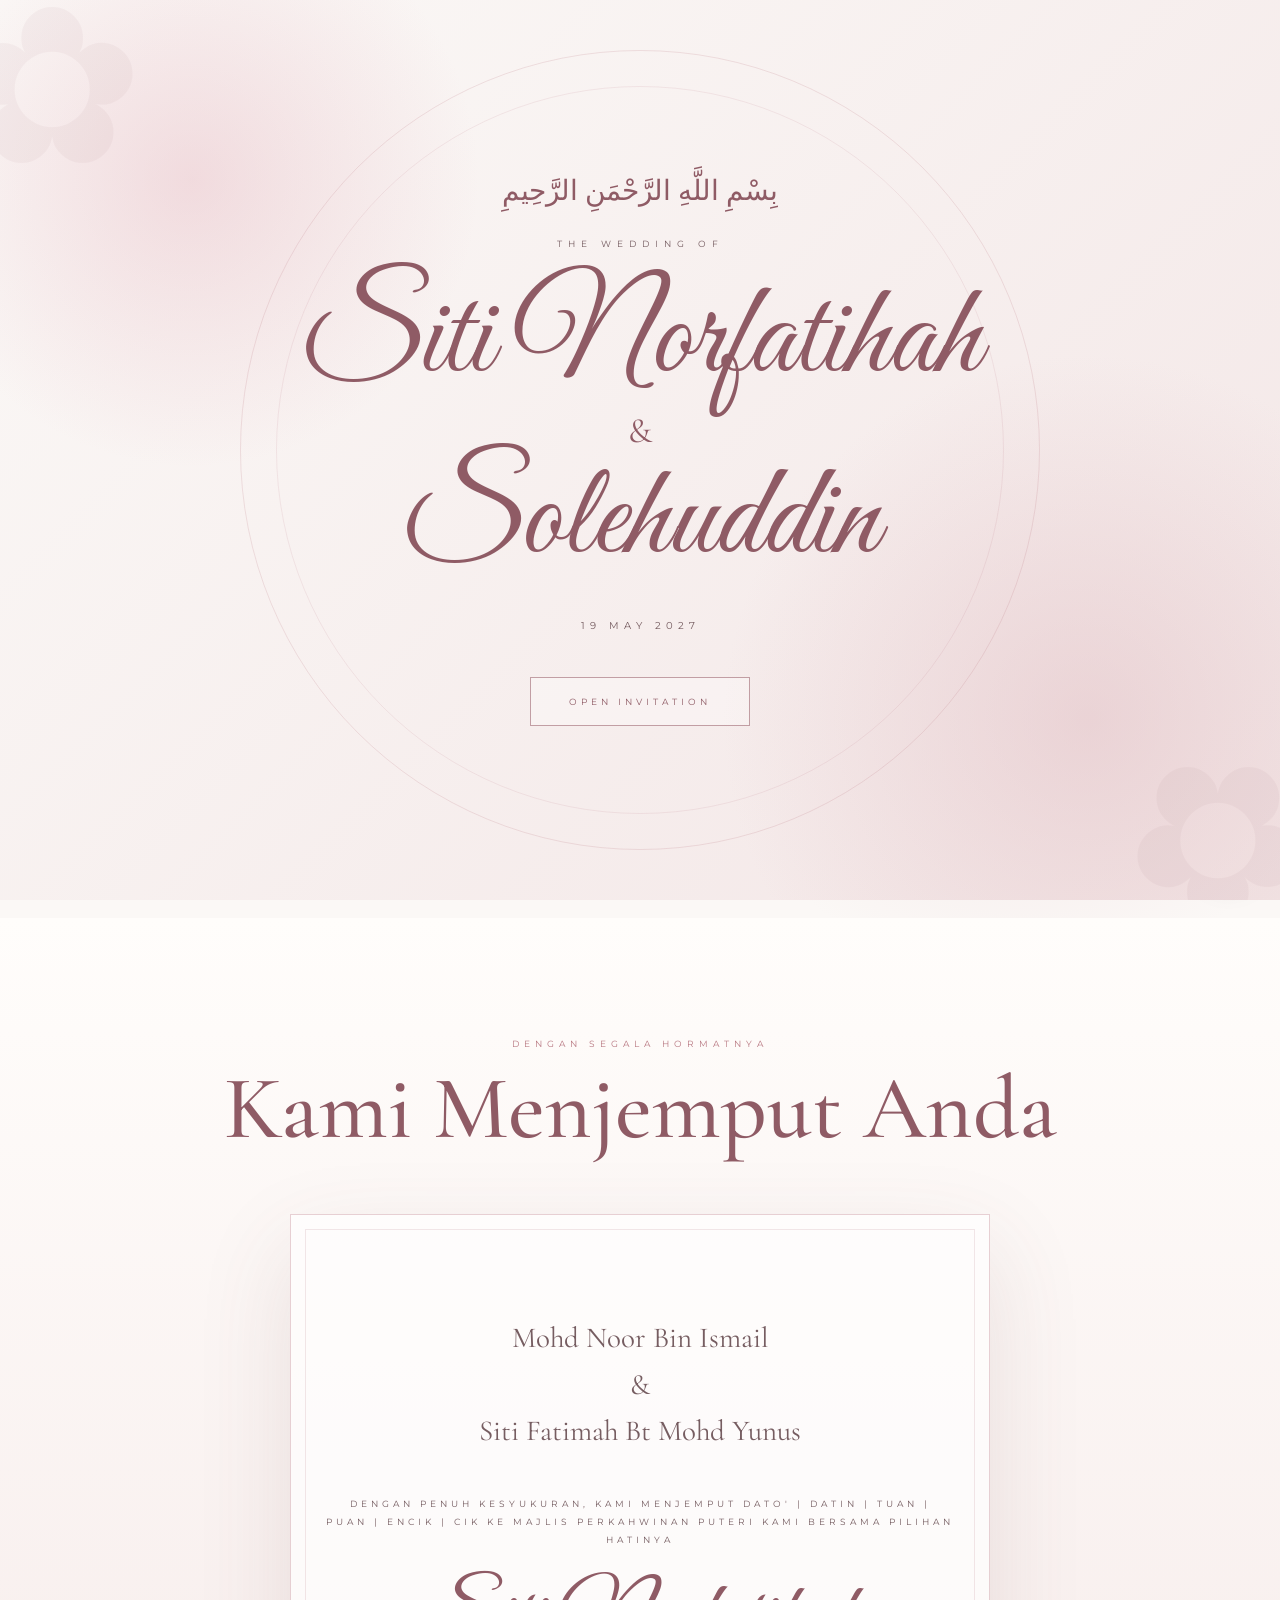
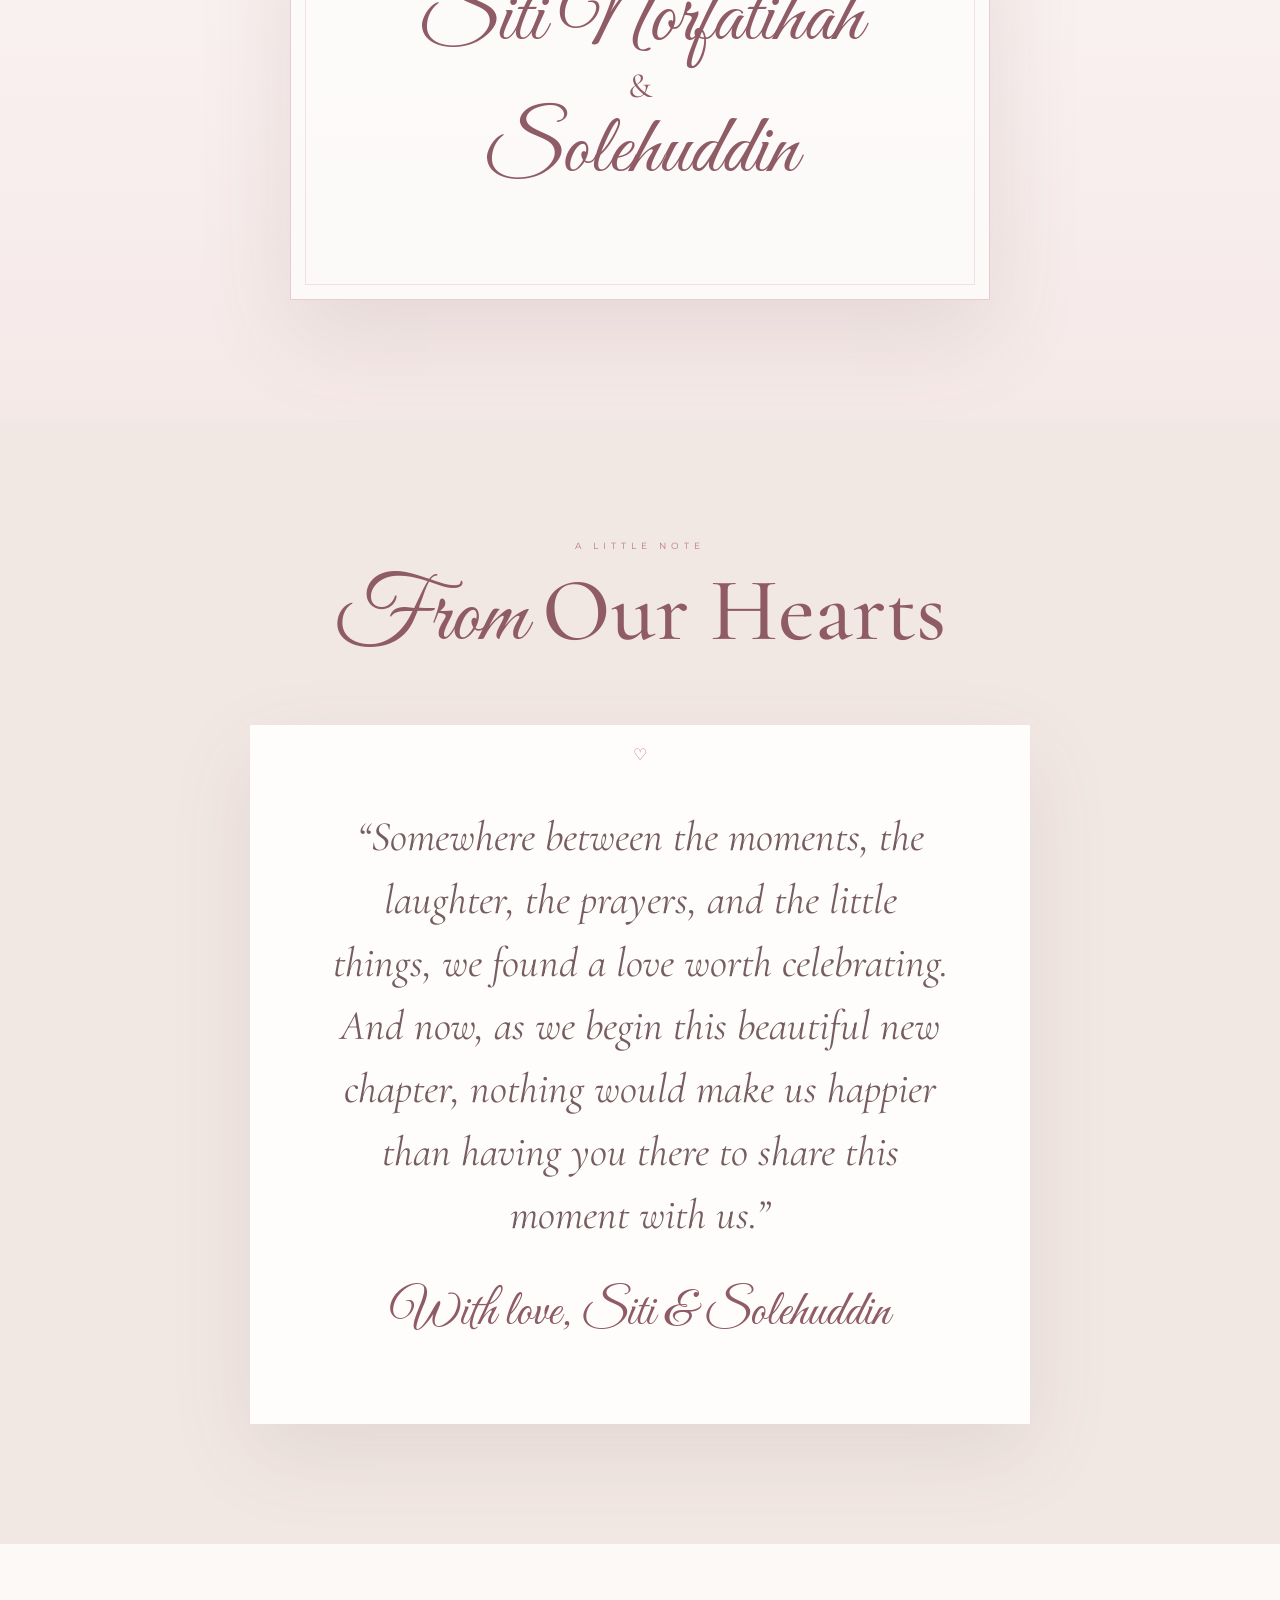
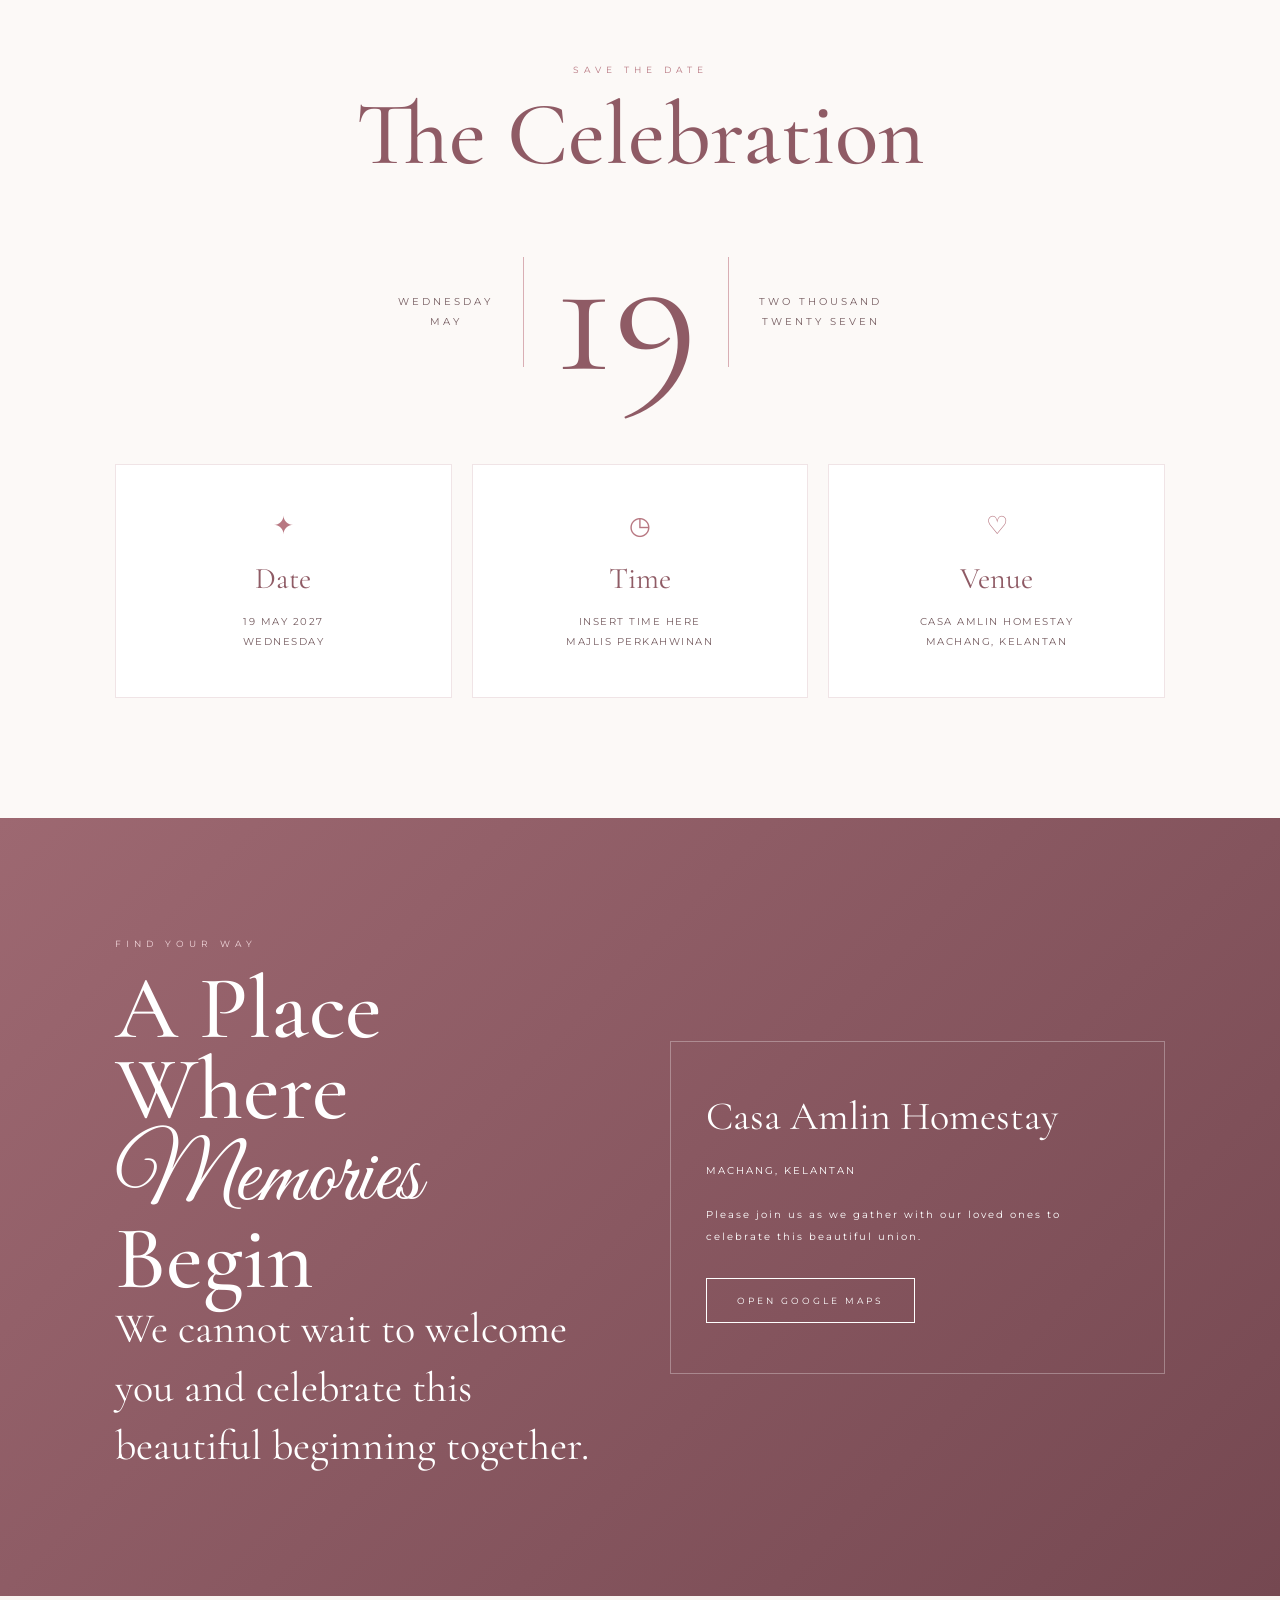
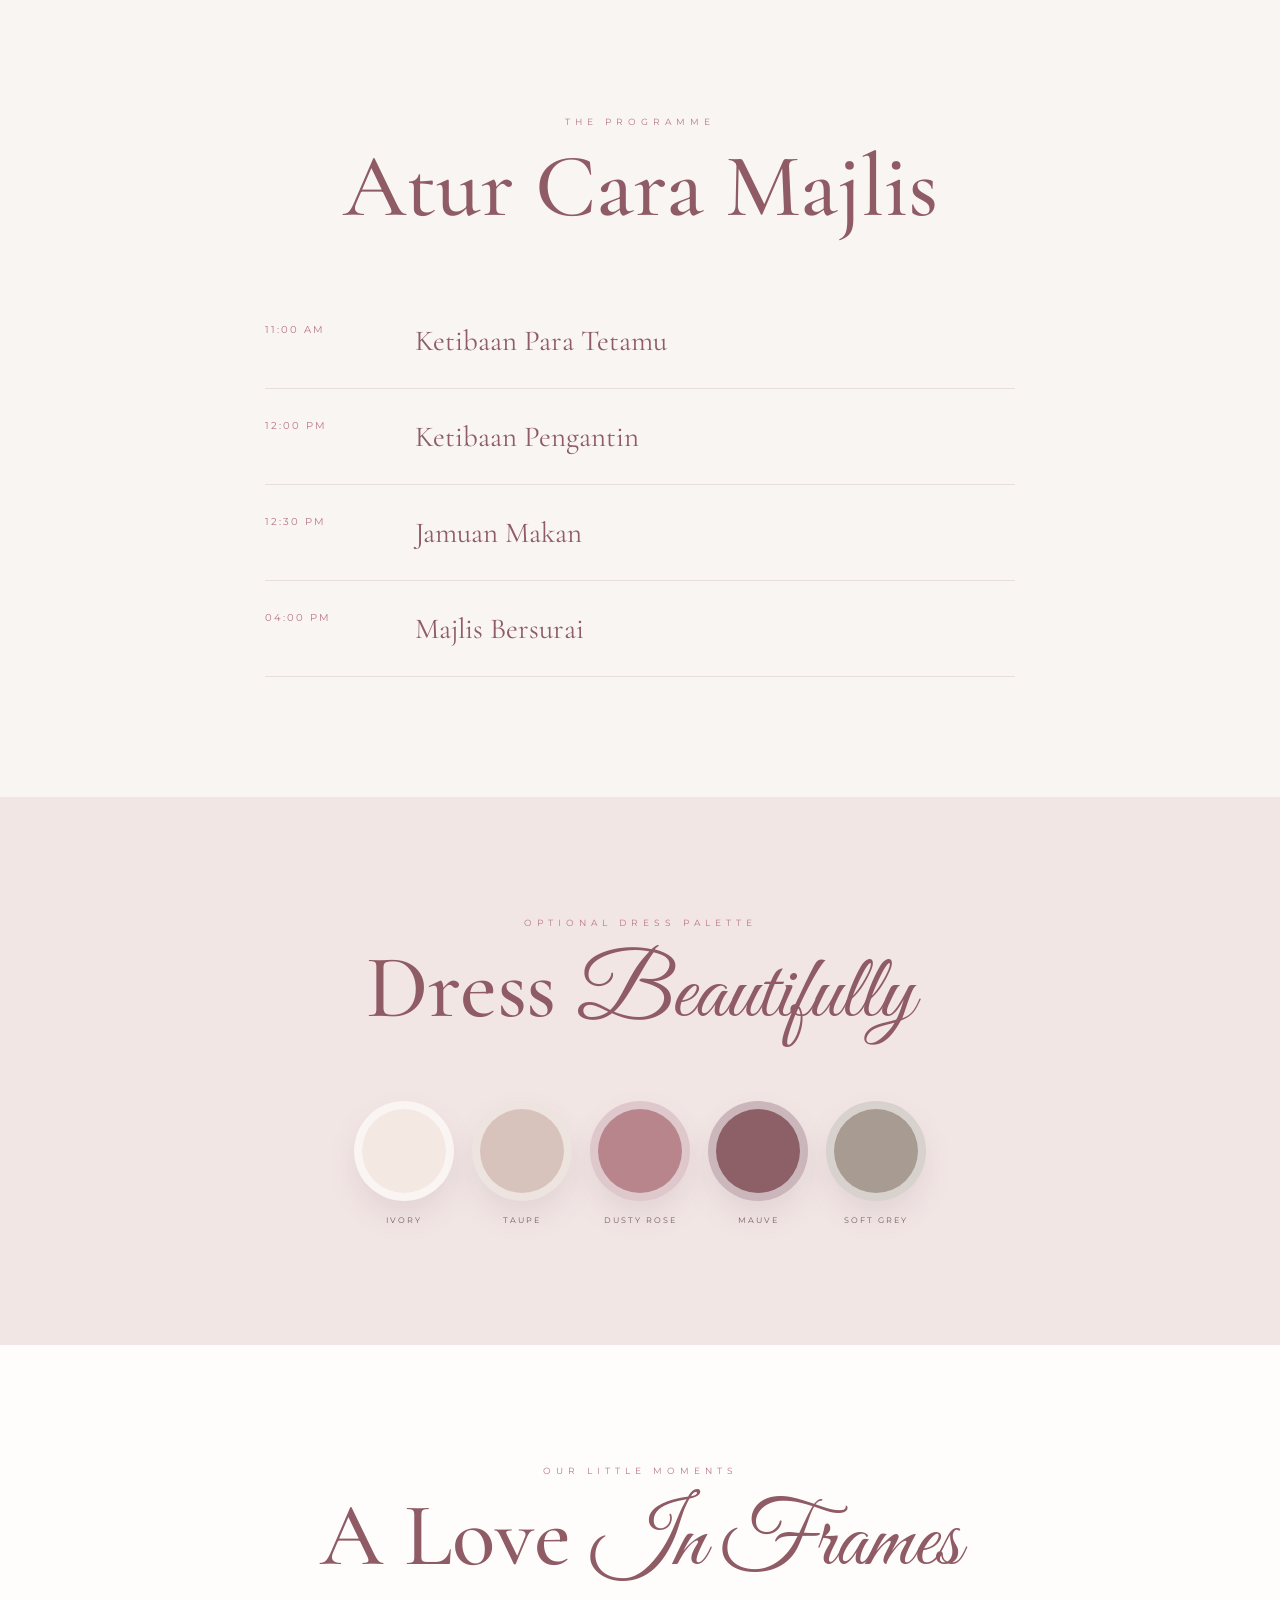
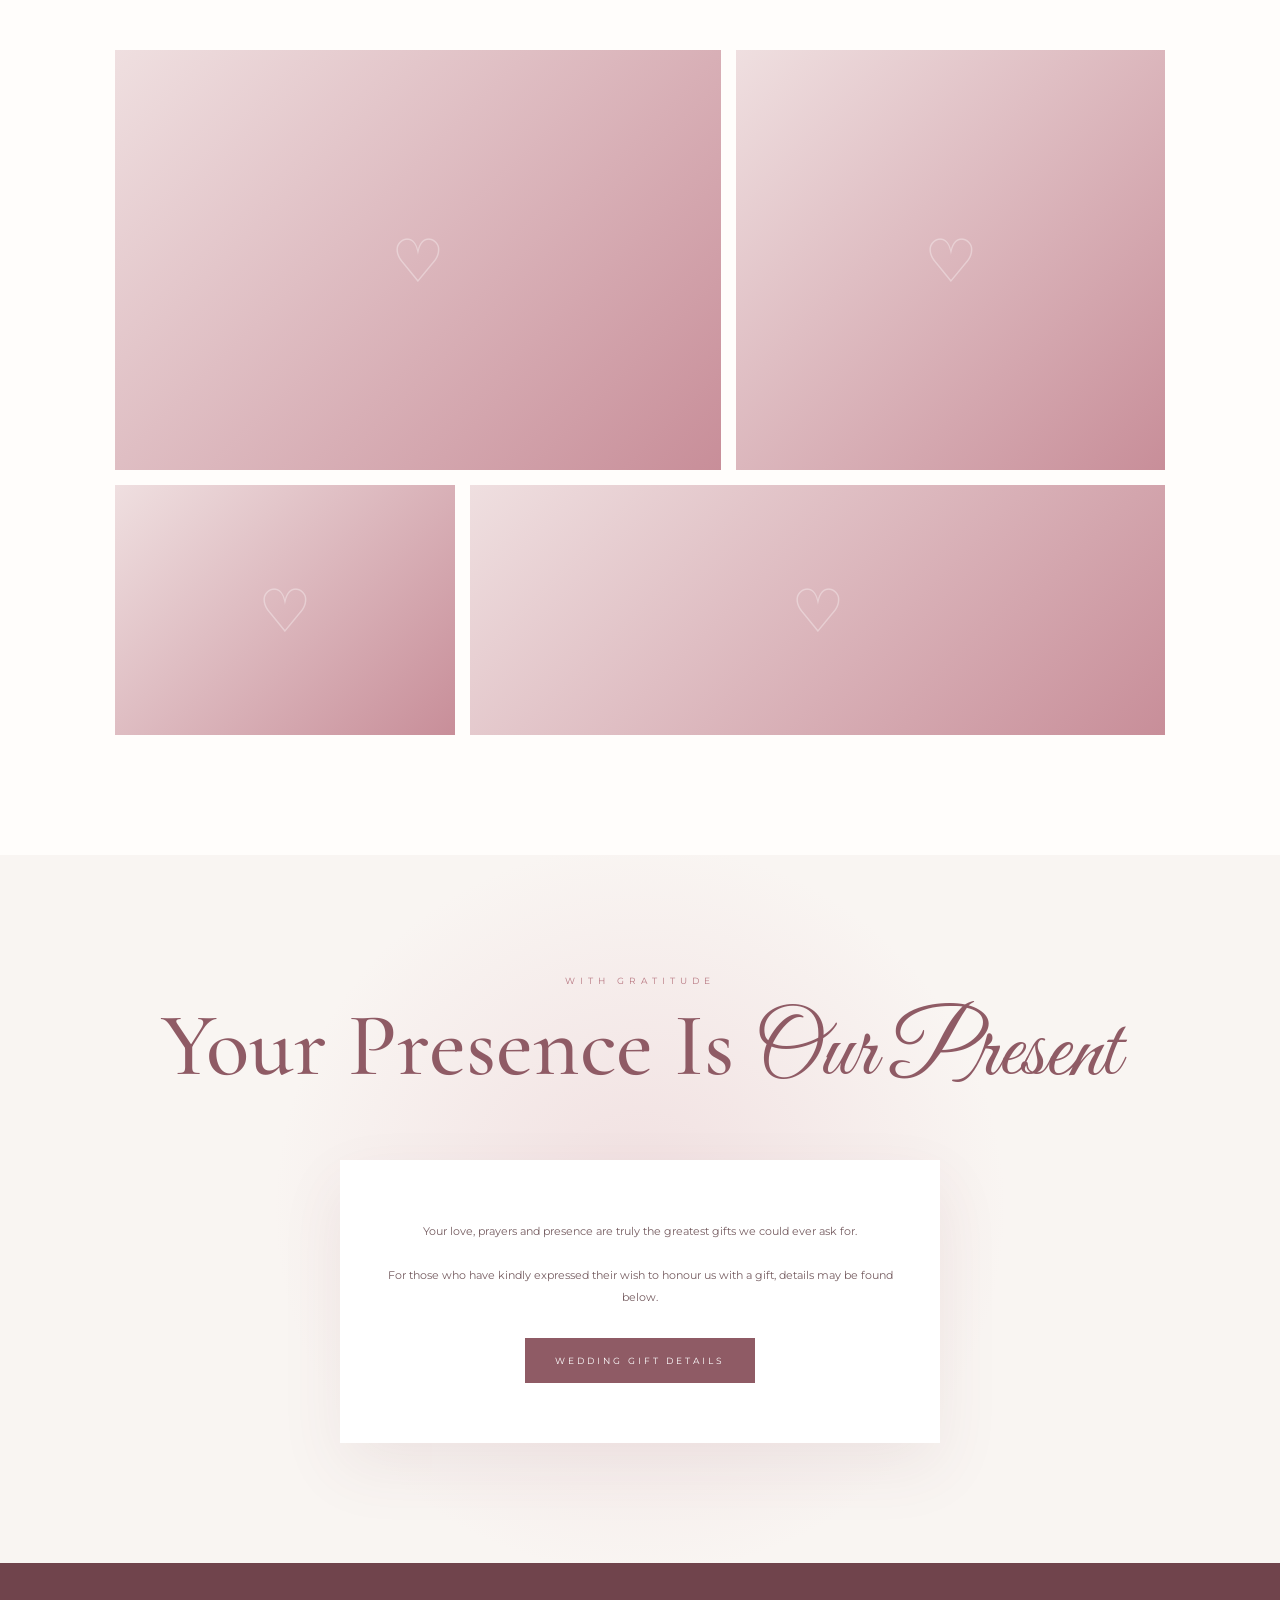
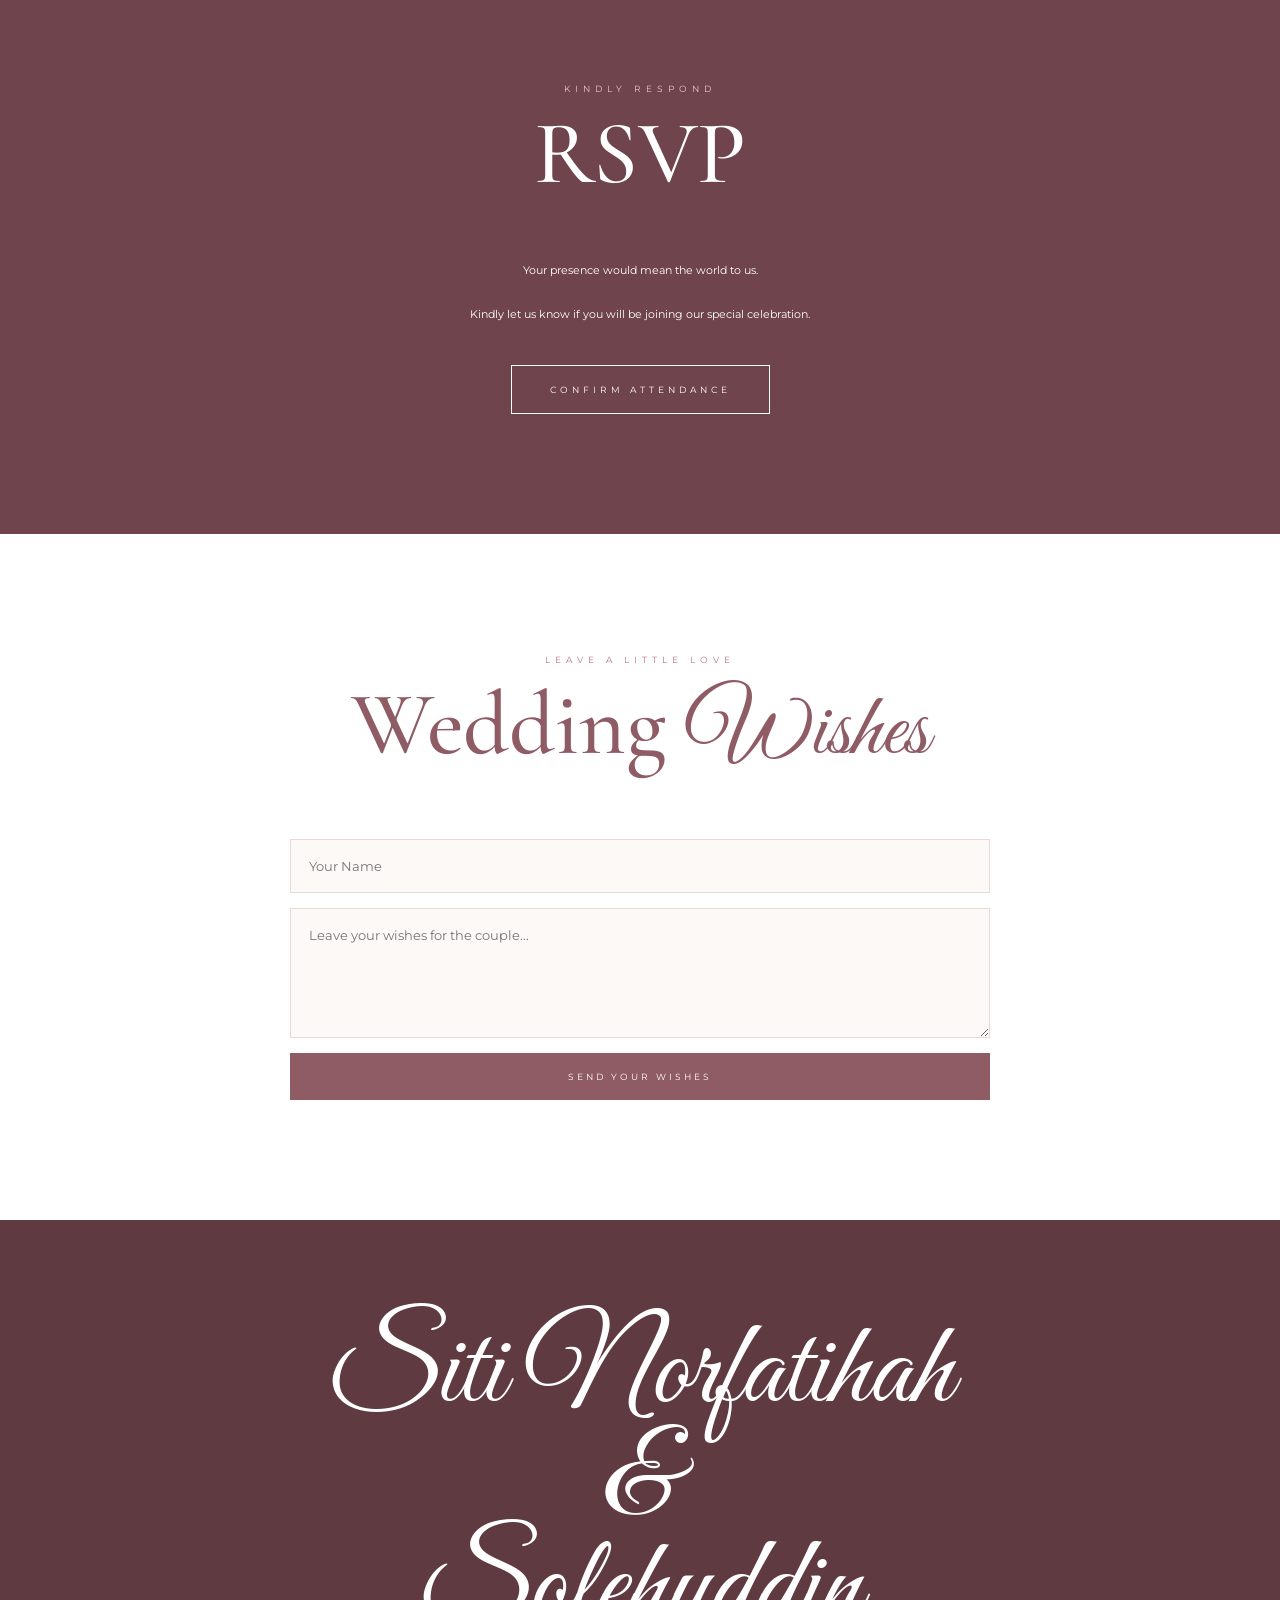
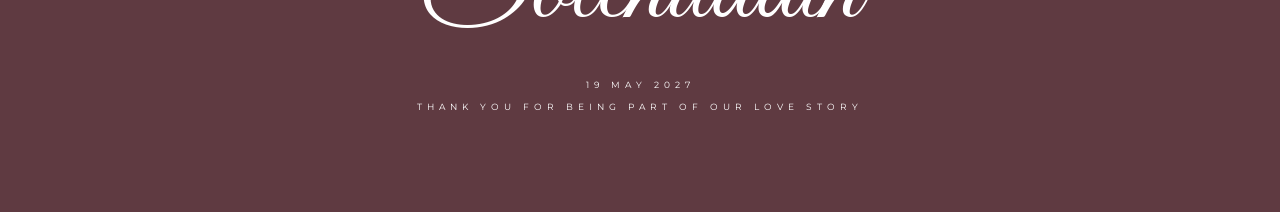
==== index.html @ 0d465c2f "Create index.html" ====
<!DOCTYPE html>
<html lang="en">
<head>
<meta charset="UTF-8">

<meta
name="viewport"
content="width=device-width, initial-scale=1.0, maximum-scale=1.0"
/>

<meta
name="theme-color"
content="#9c6670"
/>

<title>
Siti Norfatihah & Solehuddin — 19.05.2027
</title>


<!-- GOOGLE FONTS -->

<link rel="preconnect" href="https://fonts.googleapis.com">

<link
rel="preconnect"
href="https://fonts.gstatic.com"
crossorigin
>

<link
href="https://fonts.googleapis.com/css2?family=Cormorant+Garamond:ital,wght@0,400;0,500;0,600;0,700;1,400;1,500&family=Great+Vibes&family=Montserrat:wght@300;400;500;600&display=swap"
rel="stylesheet"
>


<style>

/* =========================================
   1. ROOT / RESET
========================================= */

:root {

    --ivory: #f9f5f2;
    --cream: #f2e8e3;
    --blush: #e8c9cc;
    --soft-pink: #d9aeb4;
    --dusty-rose: #b87882;
    --rose-dark: #8f5b65;
    --wine: #70444c;
    --text: #765d61;
    --white: #ffffff;

}

* {

    margin: 0;
    padding: 0;
    box-sizing: border-box;

}

html {

    scroll-behavior: smooth;

}

body {

    background: var(--ivory);
    color: var(--text);

    font-family:
        "Montserrat",
        sans-serif;

    overflow-x: hidden;

}

body.no-scroll {

    overflow: hidden;

}

button,
input,
textarea {

    font-family: inherit;

}

button {

    cursor: pointer;

}


/* =========================================
   2. LOADING SCREEN
========================================= */

#loader {

    position: fixed;

    inset: 0;

    z-index: 99999;

    display: flex;

    align-items: center;
    justify-content: center;

    background:
        radial-gradient(
            circle at center,
            rgba(230,190,196,.5),
            transparent 40%
        ),
        var(--ivory);

    transition:
        opacity 1s ease,
        visibility 1s ease;

}

#loader.hide {

    opacity: 0;

    visibility: hidden;

}

.loader-inner {

    text-align: center;

}

.loader-monogram {

    font-family:
        "Cormorant Garamond",
        serif;

    font-size: 80px;

    font-style: italic;

    color: var(--rose-dark);

}

.loader-line {

    width: 0;

    height: 1px;

    background: var(--dusty-rose);

    margin: 18px auto;

    animation:
        loaderLine 1.8s ease forwards;

}

.loader-text {

    font-size: 9px;

    letter-spacing: 5px;

    text-transform: uppercase;

}

@keyframes loaderLine {

    to {

        width: 150px;

    }

}


/* =========================================
   3. OPENING COVER
========================================= */

.cover {

    position: fixed;

    inset: 0;

    z-index: 9000;

    min-height: 100svh;

    display: flex;

    align-items: center;
    justify-content: center;

    overflow: hidden;

    background:

        radial-gradient(
            circle at 15% 20%,
            rgba(225,169,181,.35),
            transparent 22%
        ),

        radial-gradient(
            circle at 85% 80%,
            rgba(222,184,190,.45),
            transparent 28%
        ),

        linear-gradient(
            135deg,
            #fbf9f7,
            #f3e6e6
        );

    transition:
        transform 1.5s cubic-bezier(.77,0,.18,1);

}

.cover.opened {

    transform: translateY(-100%);

}

.cover-circle {

    position: absolute;

    width: min(80vw, 800px);

    aspect-ratio: 1;

    border-radius: 50%;

    border:

        1px solid
        rgba(180,110,125,.18);

    animation:

        rotateSlow
        30s
        linear
        infinite;

}

.cover-circle::before {

    content: "";

    position: absolute;

    inset: 35px;

    border-radius: 50%;

    border:

        1px solid
        rgba(180,110,125,.12);

}

.cover-content {

    position: relative;

    z-index: 3;

    text-align: center;

    padding: 30px;

}

.cover-arabic {

    font-family:
        "Cormorant Garamond",
        serif;

    font-size:

        clamp(
            18px,
            3vw,
            28px
        );

    margin-bottom: 30px;

    color: var(--rose-dark);

}

.cover-label {

    font-size: 9px;

    letter-spacing: 6px;

    text-transform: uppercase;

    margin-bottom: 30px;

}

.cover-names {

    font-family:
        "Great Vibes",
        cursive;

    color: var(--rose-dark);

    line-height: .95;

}

.cover-names span {

    display: block;

    font-size:

        clamp(
            65px,
            11vw,
            130px
        );

}

.cover-and {

    font-family:
        "Cormorant Garamond",
        serif;

    font-size: 35px;

    margin: 12px 0;

}

.cover-date {

    margin-top: 35px;

    font-size: 10px;

    letter-spacing: 5px;

    text-transform: uppercase;

}

.open-invitation {

    margin-top: 45px;

    padding:

        18px
        38px;

    border:

        1px solid
        rgba(150,90,100,.55);

    background:

        rgba(255,255,255,.28);

    color: var(--rose-dark);

    font-size: 9px;

    letter-spacing: 4px;

    text-transform: uppercase;

    position: relative;

    overflow: hidden;

    transition: .5s ease;

}

.open-invitation::before {

    content: "";

    position: absolute;

    top: 0;
    left: -110%;

    width: 100%;
    height: 100%;

    background: var(--rose-dark);

    transition: .5s ease;

    z-index: -1;

}

.open-invitation:hover {

    color: white;

    transform:
        translateY(-4px);

    box-shadow:

        0 18px 40px
        rgba(110,60,70,.2);

}

.open-invitation:hover::before {

    left: 0;

}

.cover-flower {

    position: absolute;

    font-size: 220px;

    opacity: .05;

    color: var(--rose-dark);

}

.flower-one {

    top: -50px;
    left: -40px;

}

.flower-two {

    bottom: -80px;
    right: -30px;

    transform: rotate(180deg);

}


/* =========================================
   4. NAVIGATION
========================================= */

.navbar {

    position: fixed;

    top: 0;

    width: 100%;

    z-index: 1000;

    padding:

        18px
        clamp(20px, 5vw, 70px);

    display: flex;

    align-items: center;
    justify-content: space-between;

    background:

        rgba(249,245,242,.72);

    backdrop-filter:
        blur(15px);

    border-bottom:

        1px solid
        rgba(180,120,130,.1);

    transform:
        translateY(-120%);

    transition:
        .8s ease;

}

.navbar.show {

    transform:
        translateY(0);

}

.nav-logo {

    font-family:
        "Great Vibes",
        cursive;

    font-size: 32px;

    color: var(--rose-dark);

}

.nav-links {

    display: flex;

    gap: 25px;

}

.nav-links a {

    text-decoration: none;

    color: var(--text);

    font-size: 8px;

    letter-spacing: 2px;

    text-transform: uppercase;

}

.menu-button {

    display: none;

    border: none;

    background: transparent;

    font-size: 22px;

    color: var(--rose-dark);

}


/* =========================================
   5. MAIN HERO
========================================= */

.main-hero {

    min-height: 100svh;

    display: flex;

    align-items: center;
    justify-content: center;

    position: relative;

    overflow: hidden;

    background:

        radial-gradient(
            circle at 20% 30%,
            rgba(230,183,191,.25),
            transparent 25%
        ),

        radial-gradient(
            circle at 80% 70%,
            rgba(214,170,178,.25),
            transparent 28%
        ),

        #fbf8f6;

}

.hero-editorial {

    width:

        min(
            1100px,
            90%
        );

    min-height: 75vh;

    display: grid;

    grid-template-columns:

        1fr
        1.1fr;

    align-items: center;

    border:

        1px solid
        rgba(180,120,130,.2);

    position: relative;

}

.hero-left {

    padding:

        clamp(
            50px,
            8vw,
            110px
        );

    position: relative;

}

.hero-right {

    min-height: 75vh;

    position: relative;

    background:

        linear-gradient(
            rgba(255,255,255,.15),
            rgba(255,255,255,.15)
        ),

        radial-gradient(
            circle at 50% 40%,
            #e5c9ce,
            #c9909a
        );

    overflow: hidden;

}

.hero-right::before {

    content: "S";

    position: absolute;

    left: 50%;
    top: 50%;

    transform:
        translate(-50%,-50%);

    font-family:
        "Great Vibes",
        cursive;

    font-size: 450px;

    color:

        rgba(255,255,255,.15);

}

.hero-right::after {

    content: "";

    position: absolute;

    inset: 35px;

    border:

        1px solid
        rgba(255,255,255,.35);

}

.hero-kicker {

    font-size: 9px;

    letter-spacing: 5px;

    text-transform: uppercase;

    margin-bottom: 25px;

}

.hero-title {

    font-family:
        "Cormorant Garamond",
        serif;

    font-size:

        clamp(
            60px,
            8vw,
            110px
        );

    line-height: .8;

    color: var(--rose-dark);

    font-weight: 500;

}

.hero-title em {

    display: block;

    font-family:
        "Great Vibes",
        cursive;

    font-weight: 400;

    font-size:

        clamp(
            65px,
            9vw,
            130px
        );

    margin:

        20px
        0;

}

.hero-description {

    margin-top: 35px;

    max-width: 350px;

    font-size: 11px;

    line-height: 2;

    letter-spacing: 1px;

}

.hero-scroll {

    display: inline-flex;

    align-items: center;

    gap: 15px;

    margin-top: 50px;

    font-size: 8px;

    letter-spacing: 4px;

    text-transform: uppercase;

}

.scroll-line {

    width: 60px;

    height: 1px;

    background: var(--dusty-rose);

}


/* =========================================
   6. GENERAL SECTION
========================================= */

section {

    position: relative;

    padding:

        120px
        20px;

}

.section-container {

    width:

        min(
            1050px,
            100%
        );

    margin: auto;

}

.section-intro {

    text-align: center;

    margin-bottom: 65px;

}

.eyebrow {

    font-size: 9px;

    letter-spacing: 5px;

    text-transform: uppercase;

    color: var(--dusty-rose);

    margin-bottom: 20px;

}

.section-heading {

    font-family:
        "Cormorant Garamond",
        serif;

    font-size:

        clamp(
            50px,
            7vw,
            90px
        );

    font-weight: 500;

    color: var(--rose-dark);

    line-height: .9;

}

.section-heading-script {

    font-family:
        "Great Vibes",
        cursive;

    font-size:

        clamp(
            50px,
            7vw,
            90px
        );

    font-weight: 400;

}


/* =========================================
   7. INVITATION
========================================= */

.invitation-section {

    background:

        linear-gradient(
            180deg,
            #fffdfb,
            #f5e9e8
        );

}

.invitation-card {

    max-width: 700px;

    margin: auto;

    padding:

        clamp(
            50px,
            8vw,
            100px
        )
        35px;

    text-align: center;

    position: relative;

    background:

        rgba(255,255,255,.7);

    box-shadow:

        0 35px 90px
        rgba(110,70,75,.12);

    border:

        1px solid
        rgba(185,125,135,.35);

}

.invitation-card::before {

    content: "";

    position: absolute;

    inset: 14px;

    border:

        1px solid
        rgba(185,125,135,.18);

}

.invitation-card > * {

    position: relative;

    z-index: 2;

}

.parents {

    font-family:
        "Cormorant Garamond",
        serif;

    font-size:

        clamp(
            21px,
            3vw,
            29px
        );

    line-height: 1.6;

}

.invite-text {

    margin:

        40px
        0
        25px;

    font-size: 9px;

    letter-spacing: 4px;

    line-height: 2;

    text-transform: uppercase;

}

.invite-names {

    font-family:
        "Great Vibes",
        cursive;

    font-size:

        clamp(
            48px,
            7vw,
            85px
        );

    color: var(--rose-dark);

    line-height: 1.1;

}

.invite-names .amp {

    display: block;

    font-family:
        "Cormorant Garamond",
        serif;

    font-size: 35px;

}


/* =========================================
   8. LETTER SECTION
========================================= */

.letter-section {

    background: var(--cream);

}

.letter-wrapper {

    max-width: 780px;

    margin: auto;

}

.envelope {

    background: #fffdfb;

    padding:

        clamp(
            40px,
            7vw,
            80px
        );

    box-shadow:

        0 30px 80px
        rgba(100,65,70,.1);

    position: relative;

}

.envelope::before {

    content: "♡";

    position: absolute;

    top: 20px;
    left: 50%;

    transform:
        translateX(-50%);

    color: var(--dusty-rose);

}

.letter-text {

    font-family:
        "Cormorant Garamond",
        serif;

    font-size:

        clamp(
            25px,
            4vw,
            42px
        );

    font-style: italic;

    line-height: 1.5;

    text-align: center;

}

.letter-signature {

    text-align: center;

    font-family:
        "Great Vibes",
        cursive;

    font-size: 50px;

    color: var(--rose-dark);

    margin-top: 35px;

}


/* =========================================
   9. WEDDING DETAILS
========================================= */

.details-section {

    background: #fcf9f7;

}

.date-showcase {

    display: flex;

    align-items: center;
    justify-content: center;

    gap: 30px;

    margin-top: 20px;

}

.date-info {

    text-align: center;

    font-size: 10px;

    line-height: 2;

    letter-spacing: 3px;

    text-transform: uppercase;

}

.big-date {

    font-family:
        "Cormorant Garamond",
        serif;

    font-size:

        clamp(
            110px,
            18vw,
            180px
        );

    color: var(--rose-dark);

    line-height: .8;

}

.date-divider {

    width: 1px;

    height: 110px;

    background: var(--soft-pink);

}

.details-grid {

    margin-top: 80px;

    display: grid;

    grid-template-columns:

        repeat(3, 1fr);

    gap: 20px;

}

.detail-card {

    padding:

        45px
        25px;

    text-align: center;

    border:

        1px solid
        rgba(180,120,130,.2);

    background: white;

    transition: .5s ease;

}

.detail-card:hover {

    transform:
        translateY(-8px);

    box-shadow:

        0 20px 45px
        rgba(100,60,70,.1);

}

.detail-icon {

    font-size: 25px;

    margin-bottom: 20px;

    color: var(--dusty-rose);

}

.detail-title {

    font-family:
        "Cormorant Garamond",
        serif;

    font-size: 30px;

    color: var(--rose-dark);

}

.detail-content {

    margin-top: 15px;

    font-size: 10px;

    letter-spacing: 1.5px;

    line-height: 2;

}


/* =========================================
   10. LOCATION
========================================= */

.location-section {

    background:

        linear-gradient(
            135deg,
            #9d6871,
            #754851
        );

    color: white;

}

.location-section .eyebrow {

    color: #f1d7db;

}

.location-section .section-heading {

    color: white;

}

.location-layout {

    display: grid;

    grid-template-columns:

        1fr
        1fr;

    gap: 60px;

    align-items: center;

}

.location-description {

    font-family:
        "Cormorant Garamond",
        serif;

    font-size:

        clamp(
            26px,
            4vw,
            42px
        );

    line-height: 1.4;

}

.location-box {

    border:

        1px solid
        rgba(255,255,255,.3);

    padding: 50px 35px;

}

.location-name {

    font-family:
        "Cormorant Garamond",
        serif;

    font-size: 40px;

}

.location-address {

    margin-top: 20px;

    font-size: 10px;

    line-height: 2.2;

    letter-spacing: 2px;

}

.location-button {

    display: inline-block;

    margin-top: 30px;

    padding:

        16px
        30px;

    border:

        1px solid
        white;

    color: white;

    text-decoration: none;

    font-size: 9px;

    letter-spacing: 3px;

    text-transform: uppercase;

    transition: .4s;

}

.location-button:hover {

    background: white;

    color: var(--rose-dark);

}


/* =========================================
   11. ITINERARY
========================================= */

.itinerary-section {

    background: var(--ivory);

}

.timeline {

    max-width: 750px;

    margin: auto;

}

.timeline-item {

    display: grid;

    grid-template-columns:

        120px
        1fr;

    gap: 30px;

    padding:

        30px
        0;

    border-bottom:

        1px solid
        rgba(180,120,130,.2);

}

.timeline-time {

    font-size: 10px;

    letter-spacing: 2px;

    color: var(--dusty-rose);

}

.timeline-event {

    font-family:
        "Cormorant Garamond",
        serif;

    font-size: 29px;

    color: var(--rose-dark);

}


/* =========================================
   12. DRESS CODE
========================================= */

.dress-section {

    background: #f2e6e5;

}

.dress-colours {

    display: flex;

    justify-content: center;

    gap: 18px;

    flex-wrap: wrap;

    margin-top: 55px;

}

.colour {

    width: 100px;

}

.colour-circle {

    width: 100px;
    height: 100px;

    border-radius: 50%;

    border:

        8px solid
        rgba(255,255,255,.55);

    box-shadow:

        0 15px 30px
        rgba(100,60,70,.1);

}

.colour-name {

    margin-top: 14px;

    font-size: 8px;

    letter-spacing: 2px;

    text-transform: uppercase;

    text-align: center;

}

.c1 { background: #f4e9e2; }
.c2 { background: #d8c3bc; }
.c3 { background: #b9858d; }
.c4 { background: #8d6068; }
.c5 { background: #a89b91; }


/* =========================================
   13. GALLERY
========================================= */

.gallery-section {

    background: #fffdfb;

}

.gallery-grid {

    display: grid;

    grid-template-columns:

        repeat(12, 1fr);

    gap: 15px;

}

.gallery-item {

    min-height: 250px;

    position: relative;

    overflow: hidden;

    background:

        linear-gradient(
            135deg,
            #efdfe0,
            #c88e99
        );

}

.gallery-item::before {

    content: "♡";

    position: absolute;

    inset: 0;

    display: flex;

    align-items: center;
    justify-content: center;

    font-size: 60px;

    color:

        rgba(255,255,255,.35);

}

.gallery-item:nth-child(1) {

    grid-column: span 7;

    min-height: 420px;

}

.gallery-item:nth-child(2) {

    grid-column: span 5;

}

.gallery-item:nth-child(3) {

    grid-column: span 4;

}

.gallery-item:nth-child(4) {

    grid-column: span 8;

}


/* =========================================
   14. GIFT
========================================= */

.gift-section {

    background:

        radial-gradient(
            circle,
            rgba(228,190,197,.4),
            transparent 50%
        ),

        #f9f5f2;

}

.gift-card {

    max-width: 600px;

    margin: auto;

    padding:

        60px
        35px;

    background: white;

    text-align: center;

    box-shadow:

        0 25px 60px
        rgba(110,70,75,.08);

}

.gift-text {

    font-size: 11px;

    line-height: 2;

}

.gift-button {

    margin-top: 30px;

    border: none;

    background: var(--rose-dark);

    color: white;

    padding:

        17px
        30px;

    font-size: 9px;

    letter-spacing: 3px;

    text-transform: uppercase;

}


/* =========================================
   15. RSVP
========================================= */

.rsvp-section {

    background: var(--wine);

    color: white;

}

.rsvp-section .section-heading {

    color: white;

}

.rsvp-section .eyebrow {

    color: #e9c7cd;

}

.rsvp-text {

    max-width: 500px;

    margin: auto;

    text-align: center;

    font-size: 11px;

    line-height: 2;

}

.rsvp-open {

    display: block;

    margin:

        40px auto
        0;

    padding:

        18px
        38px;

    border:

        1px solid
        white;

    background: transparent;

    color: white;

    font-size: 9px;

    letter-spacing: 4px;

    text-transform: uppercase;

    transition: .4s;

}

.rsvp-open:hover {

    background: white;

    color: var(--wine);

}


/* =========================================
   16. WISHES
========================================= */

.wishes-section {

    background: #fff;

}

.wishes-form {

    max-width: 700px;

    margin: auto;

    display: grid;

    gap: 15px;

}

.wishes-form input,
.wishes-form textarea {

    width: 100%;

    padding: 18px;

    border:

        1px solid
        rgba(180,120,130,.25);

    outline: none;

    background: #fcf9f7;

}

.wishes-form textarea {

    min-height: 130px;

    resize: vertical;

}

.wish-button {

    padding: 18px;

    border: none;

    background: var(--rose-dark);

    color: white;

    letter-spacing: 3px;

    font-size: 9px;

    text-transform: uppercase;

}


/* =========================================
   17. FOOTER
========================================= */

footer {

    padding:

        100px
        20px;

    text-align: center;

    background: #5f3a41;

    color: white;

}

.footer-names {

    font-family:
        "Great Vibes",
        cursive;

    font-size:

        clamp(
            60px,
            10vw,
            120px
        );

    line-height: .9;

}

.footer-date {

    margin-top: 35px;

    font-size: 9px;

    letter-spacing: 5px;

    text-transform: uppercase;

}


/* =========================================
   18. MUSIC BUTTON
========================================= */

.music-button {

    position: fixed;

    bottom: 25px;
    right: 25px;

    width: 52px;
    height: 52px;

    border-radius: 50%;

    border:

        1px solid
        rgba(160,100,110,.3);

    background:

        rgba(255,255,255,.85);

    color: var(--rose-dark);

    z-index: 2000;

    box-shadow:

        0 10px 30px
        rgba(80,50,55,.12);

}


/* =========================================
   19. RSVP MODAL
========================================= */

.modal {

    position: fixed;

    inset: 0;

    z-index: 10000;

    display: none;

    align-items: center;
    justify-content: center;

    padding: 20px;

    background:

        rgba(70,40,45,.65);

    backdrop-filter:
        blur(8px);

}

.modal.active {

    display: flex;

}

.modal-box {

    width:

        min(
            550px,
            100%
        );

    max-height: 90vh;

    overflow-y: auto;

    position: relative;

    background: #fffaf8;

    padding:

        55px
        30px;

}

.modal-close {

    position: absolute;

    top: 18px;
    right: 20px;

    border: none;

    background: transparent;

    font-size: 25px;

    color: var(--rose-dark);

}

.form-title {

    font-family:
        "Cormorant Garamond",
        serif;

    font-size: 55px;

    color: var(--rose-dark);

    text-align: center;

}

.rsvp-form {

    margin-top: 35px;

    display: grid;

    gap: 15px;

}

.rsvp-form input,
.rsvp-form select {

    width: 100%;

    padding: 16px;

    border:

        1px solid
        rgba(180,120,130,.25);

    background: white;

    outline: none;

}

.submit-rsvp {

    padding: 18px;

    border: none;

    background: var(--rose-dark);

    color: white;

    font-size: 9px;

    letter-spacing: 3px;

    text-transform: uppercase;

}


/* =========================================
   20. FLOATING PETALS
========================================= */

.petals {

    position: fixed;

    inset: 0;

    pointer-events: none;

    z-index: 50;

    overflow: hidden;

}

.petal {

    position: absolute;

    top: -10vh;

    width: 13px;
    height: 20px;

    border-radius:

        70% 30%
        70% 30%;

    background:

        rgba(202,125,140,.2);

    animation:

        fall
        linear
        infinite;

}

@keyframes fall {

    0% {

        transform:

            translateY(-10vh)
            rotate(0deg);

        opacity: 0;

    }

    10% {

        opacity: 1;

    }

    100% {

        transform:

            translateY(110vh)
            rotate(500deg)
            translateX(100px);

        opacity: 0;

    }

}

@keyframes rotateSlow {

    from {

        transform:
            rotate(0deg);

    }

    to {

        transform:
            rotate(360deg);

    }

}


/* =========================================
   21. SCROLL REVEAL
========================================= */

.reveal {

    opacity: 0;

    transform:
        translateY(45px);

    transition:

        opacity 1s ease,
        transform 1s ease;

}

.reveal.active {

    opacity: 1;

    transform:
        translateY(0);

}


/* =========================================
   22. MOBILE
========================================= */

@media
(max-width: 750px) {

    .nav-links {

        display: none;

    }

    .menu-button {

        display: block;

    }

    .hero-editorial {

        grid-template-columns:
            1fr;

    }

    .hero-right {

        min-height: 300px;

        order: -1;

    }

    .hero-left {

        padding:
            70px
            30px;

    }

    .hero-right::before {

        font-size: 300px;

    }

    .details-grid {

        grid-template-columns:
            1fr;

    }

    .location-layout {

        grid-template-columns:
            1fr;

        gap: 35px;

    }

    .date-showcase {

        gap: 15px;

    }

    .date-divider {

        height: 70px;

    }

    .timeline-item {

        grid-template-columns:
            85px
            1fr;

        gap: 15px;

    }

    .gallery-grid {

        grid-template-columns:
            1fr
            1fr;

    }

    .gallery-item:nth-child(1),
    .gallery-item:nth-child(2),
    .gallery-item:nth-child(3),
    .gallery-item:nth-child(4) {

        grid-column: span 1;

        min-height: 220px;

    }

}


/* =========================================
   REDUCED MOTION
========================================= */

@media
(prefers-reduced-motion: reduce) {

    * {

        animation-duration:
            .01ms !important;

        animation-iteration-count:
            1 !important;

        transition-duration:
            .01ms !important;

    }

}

</style>
</head>


<body class="no-scroll">


<!-- =====================================
     LOADER
===================================== -->

<div id="loader">

    <div class="loader-inner">

        <div class="loader-monogram">
            S & S
        </div>

        <div class="loader-line"></div>

        <div class="loader-text">
            A celebration of love
        </div>

    </div>

</div>



<!-- =====================================
     OPENING COVER
===================================== -->

<div class="cover" id="cover">

    <div class="cover-circle"></div>

    <div class="cover-flower flower-one">
        ✿
    </div>

    <div class="cover-flower flower-two">
        ✿
    </div>


    <div class="cover-content">

        <div class="cover-arabic">
            بِسْمِ اللَّهِ الرَّحْمَنِ الرَّحِيمِ
        </div>


        <div class="cover-label">
            The wedding of
        </div>


        <div class="cover-names">

            <span>
                Siti Norfatihah
            </span>

            <div class="cover-and">
                &
            </div>

            <span>
                Solehuddin
            </span>

        </div>


        <div class="cover-date">
            19 May 2027
        </div>


        <button
        class="open-invitation"
        id="openInvitation">

            Open Invitation

        </button>

    </div>

</div>



<!-- =====================================
     NAVBAR
===================================== -->

<nav class="navbar" id="navbar">

    <div class="nav-logo">
        S & S
    </div>


    <div class="nav-links">

        <a href="#invitation">
            Invitation
        </a>

        <a href="#details">
            Details
        </a>

        <a href="#location">
            Location
        </a>

        <a href="#rsvp">
            RSVP
        </a>

    </div>


    <button class="menu-button">
        ☰
    </button>

</nav>



<!-- FLOATING PETALS -->

<div class="petals" id="petals"></div>



<!-- =====================================
     MAIN HERO
===================================== -->

<section class="main-hero">

    <div class="hero-editorial">

        <div class="hero-left">

            <div class="hero-kicker">
                A new chapter begins
            </div>


            <h1 class="hero-title">

                Forever

                <em>
                    starts
                </em>

                here.

            </h1>


            <p class="hero-description">

                With hearts full of love and joy,
                we invite you to share in the beginning
                of our forever.

            </p>


            <div class="hero-scroll">

                <div class="scroll-line"></div>

                Scroll to begin

            </div>

        </div>


        <div class="hero-right"></div>

    </div>

</section>



<!-- =====================================
     INVITATION
===================================== -->

<section
id="invitation"
class="invitation-section">

    <div class="section-container">

        <div class="section-intro reveal">

            <div class="eyebrow">
                Dengan segala hormatnya
            </div>

            <h2 class="section-heading">
                Kami Menjemput Anda
            </h2>

        </div>


        <div class="invitation-card reveal">

            <div class="parents">

                Mohd Noor Bin Ismail

                <br>

                &

                <br>

                Siti Fatimah Bt Mohd Yunus

            </div>


            <div class="invite-text">

                Dengan penuh kesyukuran,
                kami menjemput Dato' | Datin | Tuan | Puan |
                Encik | Cik ke majlis perkahwinan
                puteri kami bersama pilihan hatinya

            </div>


            <div class="invite-names">

                Siti Norfatihah

                <span class="amp">
                    &
                </span>

                Solehuddin

            </div>

        </div>

    </div>

</section>



<!-- =====================================
     LETTER FROM US
===================================== -->

<section class="letter-section">

    <div class="section-container">

        <div class="section-intro reveal">

            <div class="eyebrow">
                A little note
            </div>

            <h2 class="section-heading">

                <span class="section-heading-script">
                    From
                </span>

                Our Hearts

            </h2>

        </div>


        <div class="letter-wrapper reveal">

            <div class="envelope">

                <div class="letter-text">

                    “Somewhere between the moments,
                    the laughter, the prayers,
                    and the little things,
                    we found a love worth celebrating.

                    And now, as we begin
                    this beautiful new chapter,
                    nothing would make us happier
                    than having you there
                    to share this moment with us.”

                </div>


                <div class="letter-signature">

                    With love,
                    Siti & Solehuddin

                </div>

            </div>

        </div>

    </div>

</section>



<!-- =====================================
     WEDDING DETAILS
===================================== -->

<section
id="details"
class="details-section">

    <div class="section-container">

        <div class="section-intro reveal">

            <div class="eyebrow">
                Save the date
            </div>

            <h2 class="section-heading">
                The Celebration
            </h2>

        </div>


        <div class="date-showcase reveal">

            <div class="date-info">

                Wednesday

                <br>

                May

            </div>


            <div class="date-divider"></div>


            <div class="big-date">
                19
            </div>


            <div class="date-divider"></div>


            <div class="date-info">

                Two Thousand

                <br>

                Twenty Seven

            </div>

        </div>


        <div class="details-grid">

            <!-- DATE -->

            <div class="detail-card reveal">

                <div class="detail-icon">
                    ✦
                </div>

                <div class="detail-title">
                    Date
                </div>

                <div class="detail-content">

                    19 MAY 2027

                    <br>

                    WEDNESDAY

                </div>

            </div>


            <!-- TIME -->

            <div class="detail-card reveal">

                <div class="detail-icon">
                    ◷
                </div>

                <div class="detail-title">
                    Time
                </div>

                <div class="detail-content">

                    INSERT TIME HERE

                    <br>

                    MAJLIS PERKAHWINAN

                </div>

            </div>


            <!-- VENUE -->

            <div class="detail-card reveal">

                <div class="detail-icon">
                    ♡
                </div>

                <div class="detail-title">
                    Venue
                </div>

                <div class="detail-content">

                    CASA AMLIN HOMESTAY

                    <br>

                    MACHANG, KELANTAN

                </div>

            </div>

        </div>

    </div>

</section>



<!-- =====================================
     LOCATION
===================================== -->

<section
id="location"
class="location-section">

    <div class="section-container">

        <div class="location-layout">

            <div class="reveal">

                <div class="eyebrow">
                    Find your way
                </div>

                <h2 class="section-heading">

                    A Place Where

                    <span class="section-heading-script">
                        Memories
                    </span>

                    Begin

                </h2>


                <p class="location-description">

                    We cannot wait to welcome you
                    and celebrate this beautiful
                    beginning together.

                </p>

            </div>


            <div class="location-box reveal">

                <div class="location-name">

                    Casa Amlin Homestay

                </div>


                <div class="location-address">

                    MACHANG, KELANTAN

                    <br><br>

                    Please join us as we gather
                    with our loved ones to celebrate
                    this beautiful union.

                </div>


                <!-- TUKAR LINK GOOGLE MAPS -->

                <a
                href="https://maps.google.com"
                target="_blank"
                class="location-button">

                    Open Google Maps

                </a>

            </div>

        </div>

    </div>

</section>



<!-- =====================================
     ITINERARY
===================================== -->

<section class="itinerary-section">

    <div class="section-container">

        <div class="section-intro reveal">

            <div class="eyebrow">
                The programme
            </div>

            <h2 class="section-heading">
                Atur Cara Majlis
            </h2>

        </div>


        <div class="timeline">

            <!-- TUKAR MASA KAT SINI -->

            <div class="timeline-item reveal">

                <div class="timeline-time">
                    11:00 AM
                </div>

                <div class="timeline-event">
                    Ketibaan Para Tetamu
                </div>

            </div>


            <div class="timeline-item reveal">

                <div class="timeline-time">
                    12:00 PM
                </div>

                <div class="timeline-event">
                    Ketibaan Pengantin
                </div>

            </div>


            <div class="timeline-item reveal">

                <div class="timeline-time">
                    12:30 PM
                </div>

                <div class="timeline-event">
                    Jamuan Makan
                </div>

            </div>


            <div class="timeline-item reveal">

                <div class="timeline-time">
                    04:00 PM
                </div>

                <div class="timeline-event">
                    Majlis Bersurai
                </div>

            </div>

        </div>

    </div>

</section>



<!-- =====================================
     DRESS CODE
===================================== -->

<section class="dress-section">

    <div class="section-container">

        <div class="section-intro reveal">

            <div class="eyebrow">
                Optional dress palette
            </div>

            <h2 class="section-heading">

                Dress

                <span class="section-heading-script">
                    Beautifully
                </span>

            </h2>

        </div>


        <div class="dress-colours reveal">

            <div class="colour">

                <div class="colour-circle c1"></div>

                <div class="colour-name">
                    Ivory
                </div>

            </div>


            <div class="colour">

                <div class="colour-circle c2"></div>

                <div class="colour-name">
                    Taupe
                </div>

            </div>


            <div class="colour">

                <div class="colour-circle c3"></div>

                <div class="colour-name">
                    Dusty Rose
                </div>

            </div>


            <div class="colour">

                <div class="colour-circle c4"></div>

                <div class="colour-name">
                    Mauve
                </div>

            </div>


            <div class="colour">

                <div class="colour-circle c5"></div>

                <div class="colour-name">
                    Soft Grey
                </div>

            </div>

        </div>

    </div>

</section>



<!-- =====================================
     GALLERY
     BOLEH MASUK GAMBAR KEMUDIAN
===================================== -->

<section class="gallery-section">

    <div class="section-container">

        <div class="section-intro reveal">

            <div class="eyebrow">
                Our little moments
            </div>

            <h2 class="section-heading">

                A Love

                <span class="section-heading-script">
                    In Frames
                </span>

            </h2>

        </div>


        <div class="gallery-grid reveal">

            <!--
            NANTI BOLEH MASUKKAN GAMBAR
            GUNA BACKGROUND IMAGE
            ATAU IMG TAG
            -->

            <div class="gallery-item"></div>

            <div class="gallery-item"></div>

            <div class="gallery-item"></div>

            <div class="gallery-item"></div>

        </div>

    </div>

</section>



<!-- =====================================
     GIFT
===================================== -->

<section class="gift-section">

    <div class="section-container">

        <div class="section-intro reveal">

            <div class="eyebrow">
                With gratitude
            </div>

            <h2 class="section-heading">

                Your Presence Is

                <span class="section-heading-script">
                    Our Present
                </span>

            </h2>

        </div>


        <div class="gift-card reveal">

            <p class="gift-text">

                Your love, prayers and presence
                are truly the greatest gifts
                we could ever ask for.

                <br><br>

                For those who have kindly expressed
                their wish to honour us with a gift,
                details may be found below.

            </p>


            <button class="gift-button">

                Wedding Gift Details

            </button>

        </div>

    </div>

</section>



<!-- =====================================
     RSVP
===================================== -->

<section
id="rsvp"
class="rsvp-section">

    <div class="section-container">

        <div class="section-intro reveal">

            <div class="eyebrow">
                Kindly respond
            </div>

            <h2 class="section-heading">
                RSVP
            </h2>

        </div>


        <p class="rsvp-text reveal">

            Your presence would mean
            the world to us.

            <br><br>

            Kindly let us know
            if you will be joining
            our special celebration.

        </p>


        <button
        class="rsvp-open reveal"
        id="openRsvp">

            Confirm Attendance

        </button>

    </div>

</section>



<!-- =====================================
     WISHES
===================================== -->

<section class="wishes-section">

    <div class="section-container">

        <div class="section-intro reveal">

            <div class="eyebrow">
                Leave a little love
            </div>

            <h2 class="section-heading">

                Wedding

                <span class="section-heading-script">
                    Wishes
                </span>

            </h2>

        </div>


        <form
        class="wishes-form reveal"
        id="wishesForm">

            <input
            type="text"
            placeholder="Your Name"
            required
            >

            <textarea
            placeholder="Leave your wishes for the couple..."
            required
            ></textarea>

            <button
            type="submit"
            class="wish-button">

                Send Your Wishes

            </button>

        </form>

    </div>

</section>



<!-- =====================================
     FOOTER
===================================== -->

<footer>

    <div class="footer-names">

        Siti Norfatihah

        <br>

        &

        <br>

        Solehuddin

    </div>


    <div class="footer-date">

        19 May 2027

        <br><br>

        Thank you for being part
        of our love story

    </div>

</footer>



<!-- =====================================
     MUSIC BUTTON
===================================== -->

<button
class="music-button"
id="musicButton">

    ♫

</button>


<audio
id="backgroundMusic"
loop>

    <!--

    NANTI MASUKKAN:

    <source
    src="music.mp3"
    type="audio/mpeg"
    >

    -->

</audio>



<!-- =====================================
     RSVP MODAL
===================================== -->

<div
class="modal"
id="rsvpModal">

    <div class="modal-box">

        <button
        class="modal-close"
        id="closeRsvp">

            ×

        </button>


        <h2 class="form-title">

            RSVP

        </h2>


        <form
        class="rsvp-form"
        id="rsvpForm">

            <input
            type="text"
            id="guestName"
            placeholder="Full Name"
            required
            >


            <input
            type="tel"
            id="guestPhone"
            placeholder="Phone Number"
            required
            >


            <select
            id="attendance"
            required>

                <option value="">
                    Will you be attending?
                </option>

                <option value="Yes, I will attend">
                    Yes, I will attend ♡
                </option>

                <option value="Sorry, I cannot attend">
                    Sorry, I cannot attend
                </option>

            </select>


            <input
            type="number"
            id="guestPax"
            placeholder="Number of Guests"
            min="1"
            max="10"
            >


            <button
            type="submit"
            class="submit-rsvp">

                Submit RSVP

            </button>

        </form>

    </div>

</div>



<script>


/* =========================================
   LOADER
========================================= */

window.addEventListener(
    "load",
    function () {

        setTimeout(
            function () {

                document
                .getElementById("loader")
                .classList
                .add("hide");

            },
            1800
        );

    }
);


/* =========================================
   OPEN INVITATION
========================================= */

const openInvitation =
document.getElementById(
    "openInvitation"
);

const cover =
document.getElementById(
    "cover"
);

const navbar =
document.getElementById(
    "navbar"
);


openInvitation.addEventListener(
    "click",
    function () {

        cover
        .classList
        .add("opened");


        navbar
        .classList
        .add("show");


        document
        .body
        .classList
        .remove("no-scroll");


        setTimeout(
            function () {

                document
                .querySelector(".main-hero")
                .scrollIntoView({

                    behavior:
                        "smooth"

                });

            },
            500
        );

    }
);


/* =========================================
   FLOATING PETALS
========================================= */

const petals =
document.getElementById(
    "petals"
);


for (
    let i = 0;
    i < 18;
    i++
) {

    const petal =
    document.createElement(
        "div"
    );

    petal.className =
    "petal";


    petal.style.left =
    Math.random() * 100
    + "%";


    petal.style.animationDuration =
    10 + Math.random() * 15
    + "s";


    petal.style.animationDelay =
    Math.random() * 10
    + "s";


    petal.style.opacity =
    0.15 + Math.random() * .35;


    petal.style.transform =
    "scale("
    + (
        .5
        + Math.random()
    )
    + ")";


    petals.appendChild(
        petal
    );

}


/* =========================================
   SCROLL REVEAL
========================================= */

const revealElements =
document.querySelectorAll(
    ".reveal"
);


const revealObserver =
new IntersectionObserver(

    function (
        entries
    ) {

        entries.forEach(

            function (
                entry
            ) {

                if (
                    entry.isIntersecting
                ) {

                    entry.target
                    .classList
                    .add("active");

                }

            }

        );

    },

    {

        threshold: .12

    }

);


revealElements.forEach(

    function (
        element
    ) {

        revealObserver
        .observe(
            element
        );

    }

);


/* =========================================
   MUSIC
========================================= */

const music =
document.getElementById(
    "backgroundMusic"
);

const musicButton =
document.getElementById(
    "musicButton"
);


musicButton.addEventListener(
    "click",
    function () {

        if (
            !music.querySelector("source")
        ) {

            alert(
                "Add your music file first."
            );

            return;

        }


        if (
            music.paused
        ) {

            music.play();

            musicButton.innerHTML =
            "❚❚";

        }

        else {

            music.pause();

            musicButton.innerHTML =
            "♫";

        }

    }
);


/* =========================================
   RSVP MODAL
========================================= */

const openRsvp =
document.getElementById(
    "openRsvp"
);

const rsvpModal =
document.getElementById(
    "rsvpModal"
);

const closeRsvp =
document.getElementById(
    "closeRsvp"
);


openRsvp.addEventListener(
    "click",
    function () {

        rsvpModal
        .classList
        .add("active");

    }
);


closeRsvp.addEventListener(
    "click",
    function () {

        rsvpModal
        .classList
        .remove("active");

    }
);


rsvpModal.addEventListener(
    "click",
    function (
        event
    ) {

        if (
            event.target ===
            rsvpModal
        ) {

            rsvpModal
            .classList
            .remove("active");

        }

    }
);


/* =========================================
   RSVP SUBMIT
========================================= */

const rsvpForm =
document.getElementById(
    "rsvpForm"
);


rsvpForm.addEventListener(
    "submit",
    function (
        event
    ) {

        event.preventDefault();


        const name =
        document
        .getElementById(
            "guestName"
        )
        .value;


        const attendance =
        document
        .getElementById(
            "attendance"
        )
        .value;


        alert(

            "Thank you, "
            + name
            + "! Your RSVP has been received. ♡"

        );


        rsvpForm.reset();


        rsvpModal
        .classList
        .remove("active");

    }
);


/* =========================================
   WEDDING WISHES
========================================= */

const wishesForm =
document.getElementById(
    "wishesForm"
);


wishesForm.addEventListener(
    "submit",
    function (
        event
    ) {

        event.preventDefault();


        alert(

            "Thank you for your beautiful wishes! ♡"

        );


        wishesForm.reset();

    }
);


/* =========================================
   NAVBAR SHADOW
========================================= */

window.addEventListener(
    "scroll",
    function () {

        if (
            window.scrollY > 100
        ) {

            navbar.style.boxShadow =
            "0 10px 30px rgba(80,50,55,.08)";

        }

        else {

            navbar.style.boxShadow =
            "none";

        }

    }
);


</script>

</body>
</html>
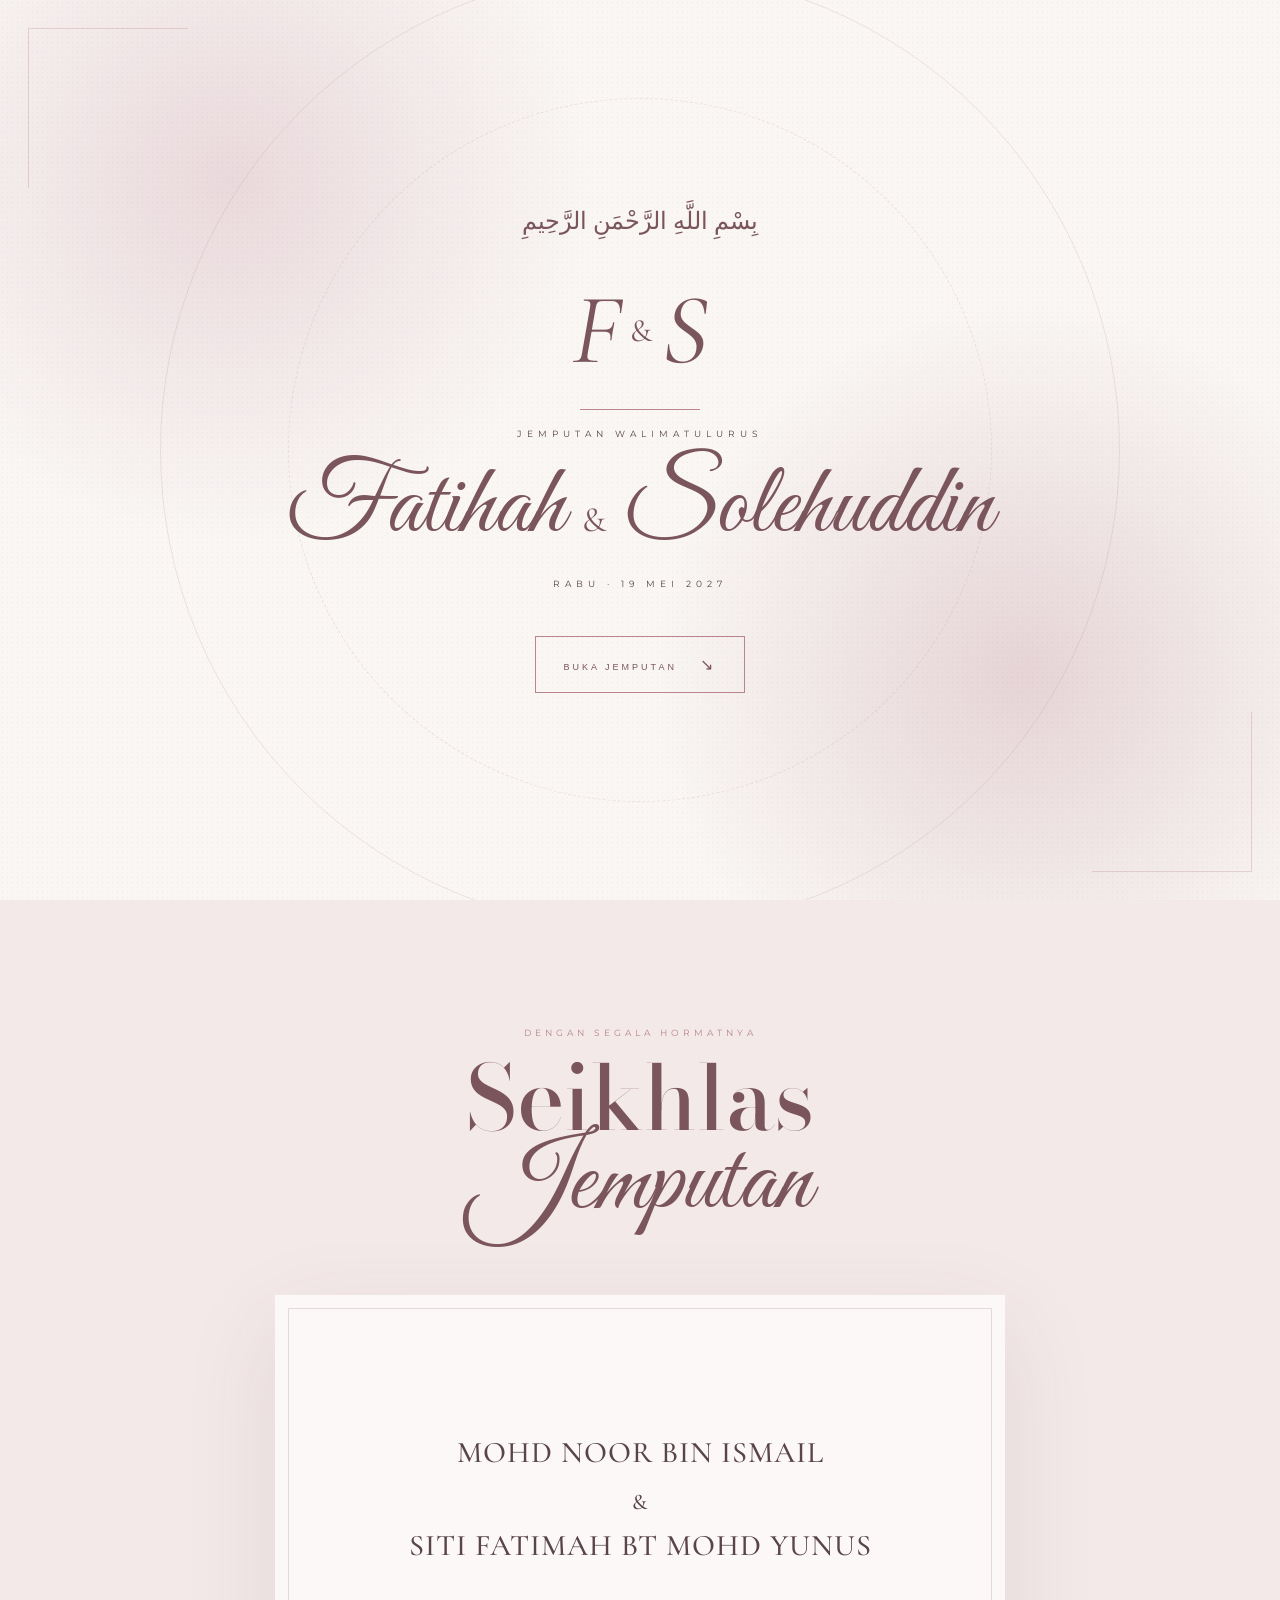
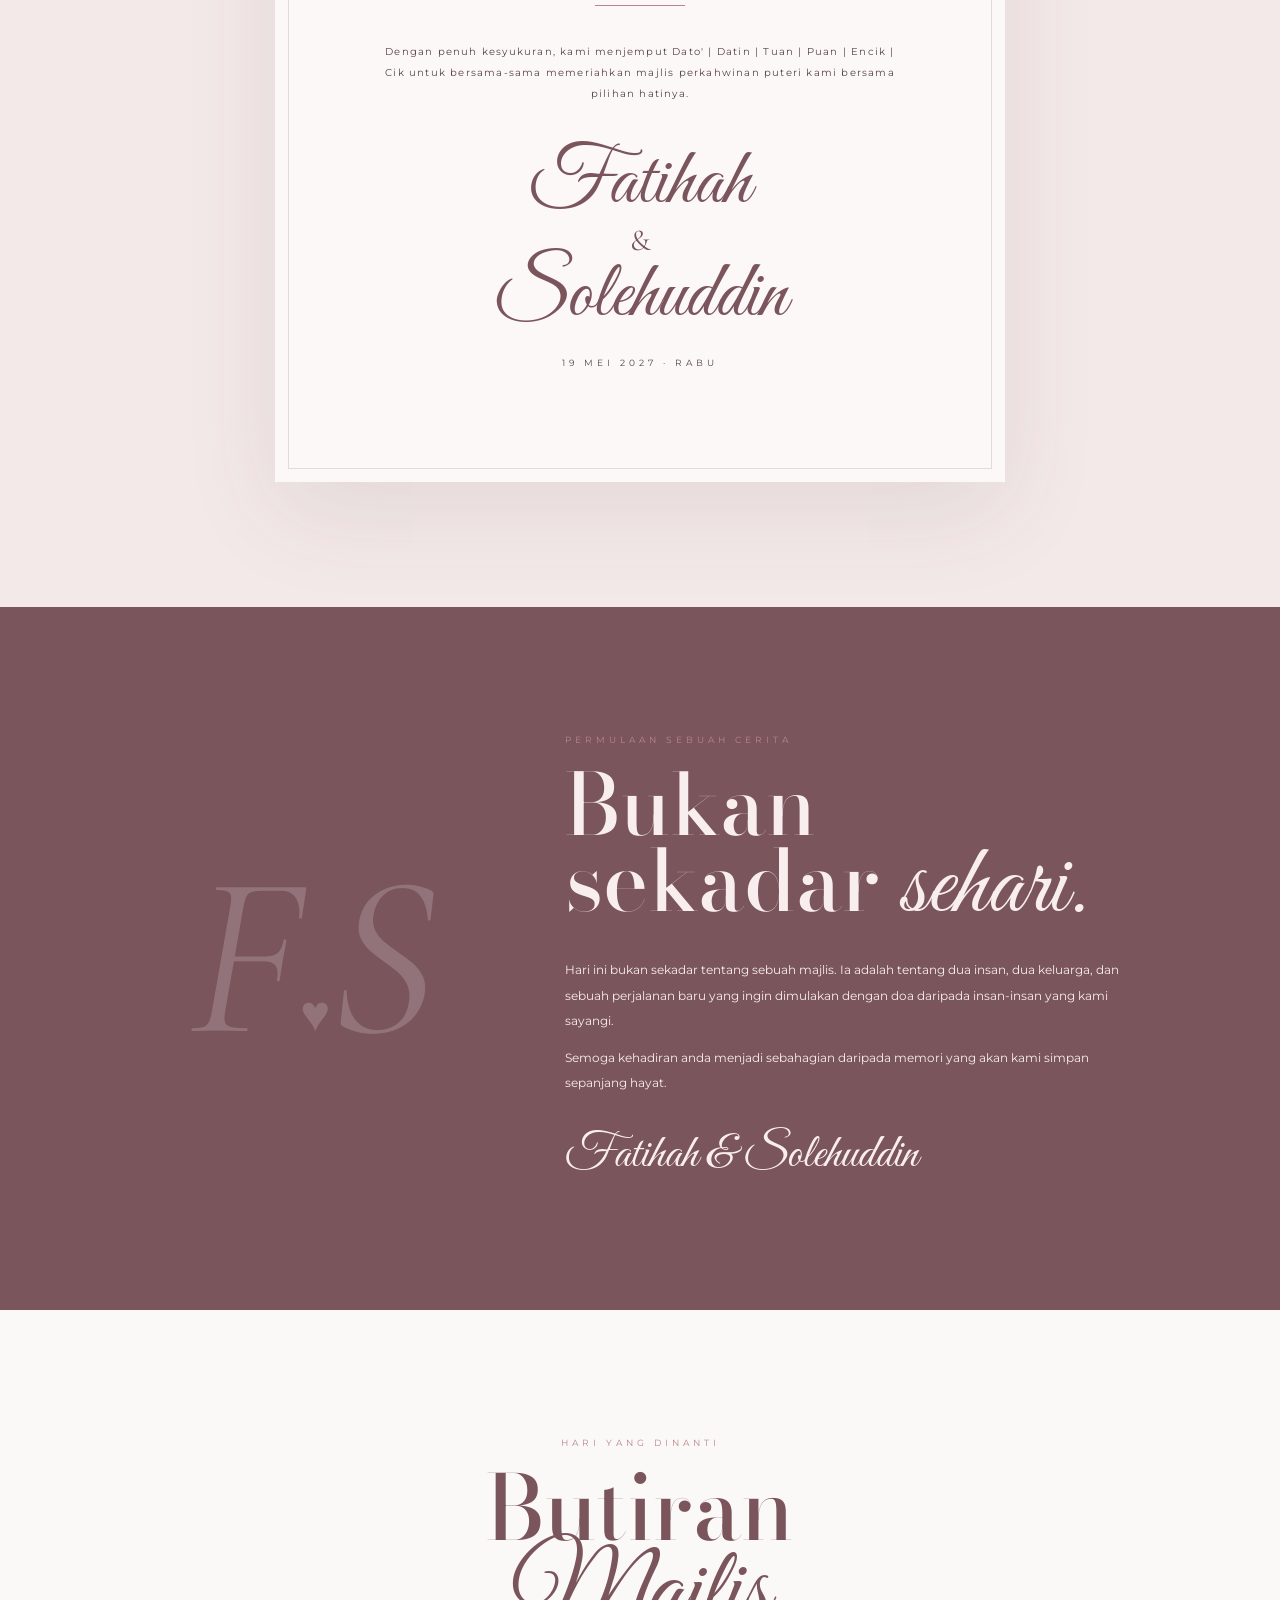
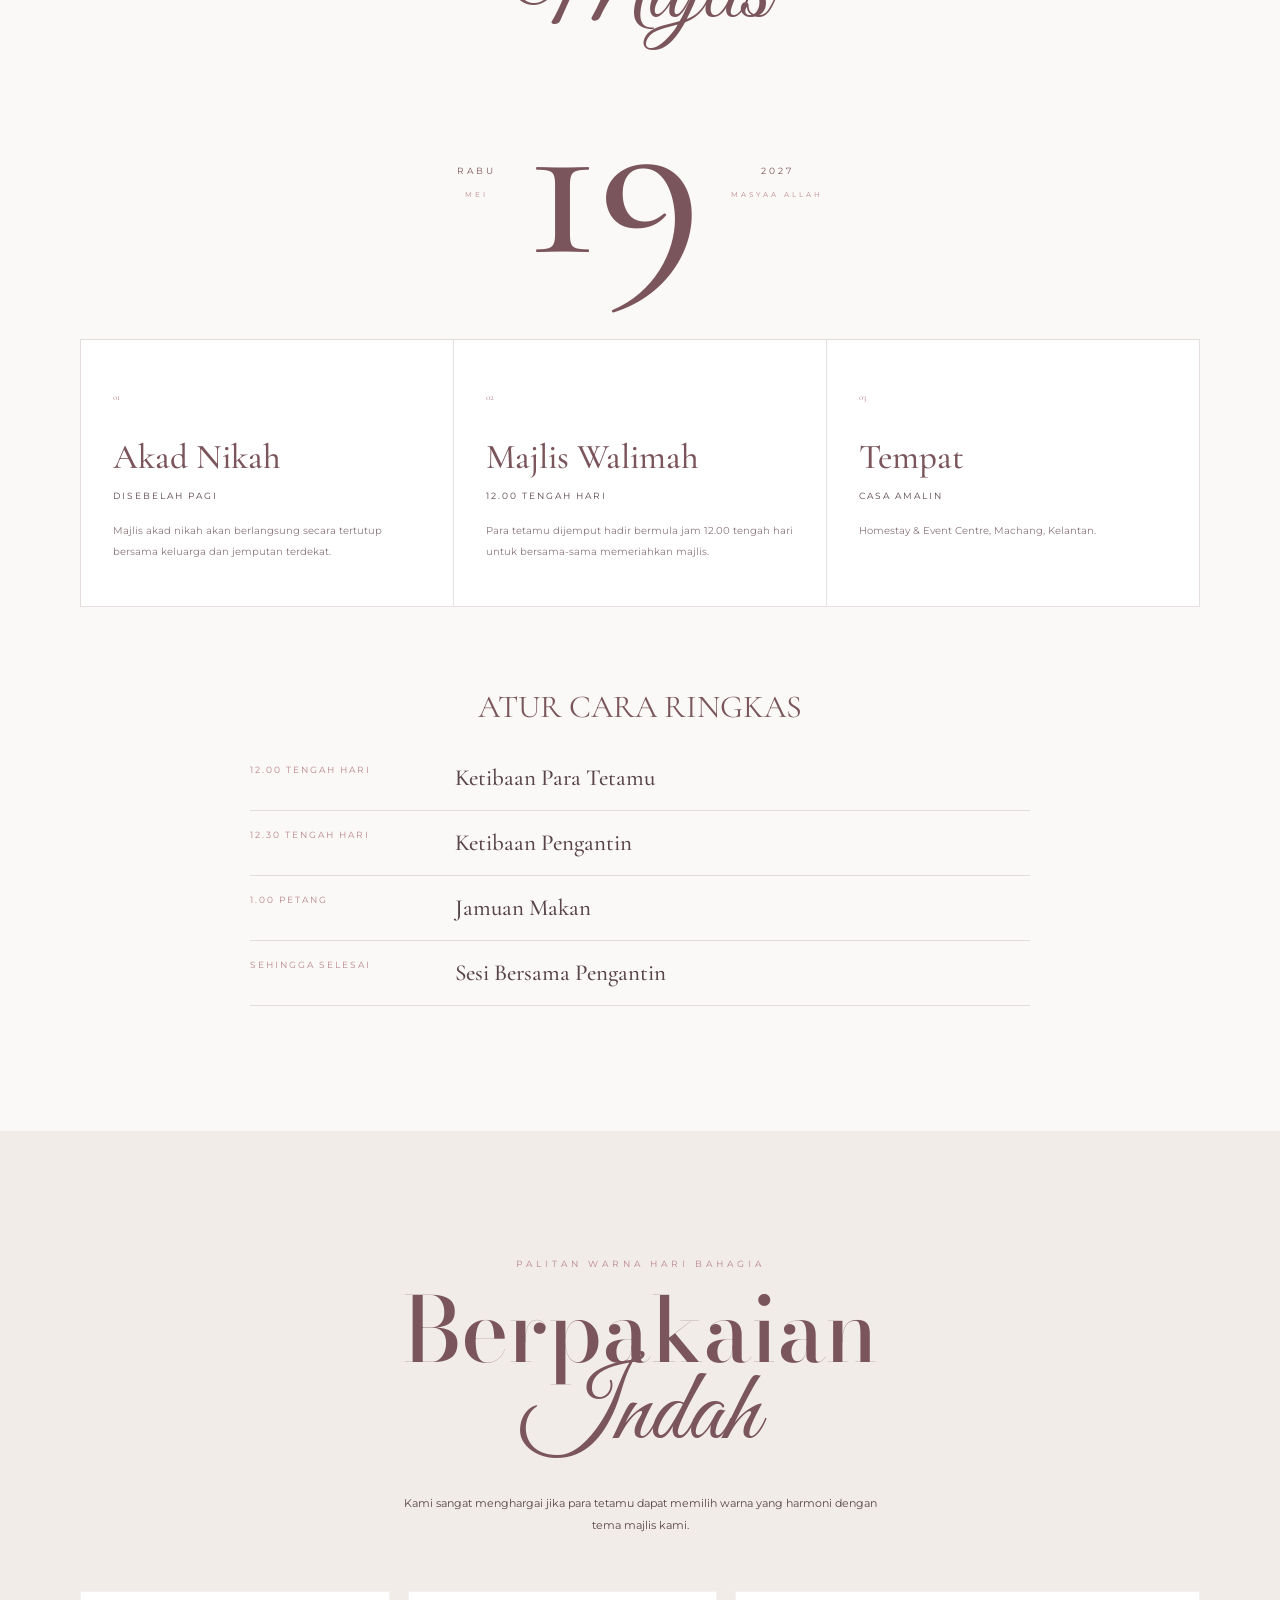
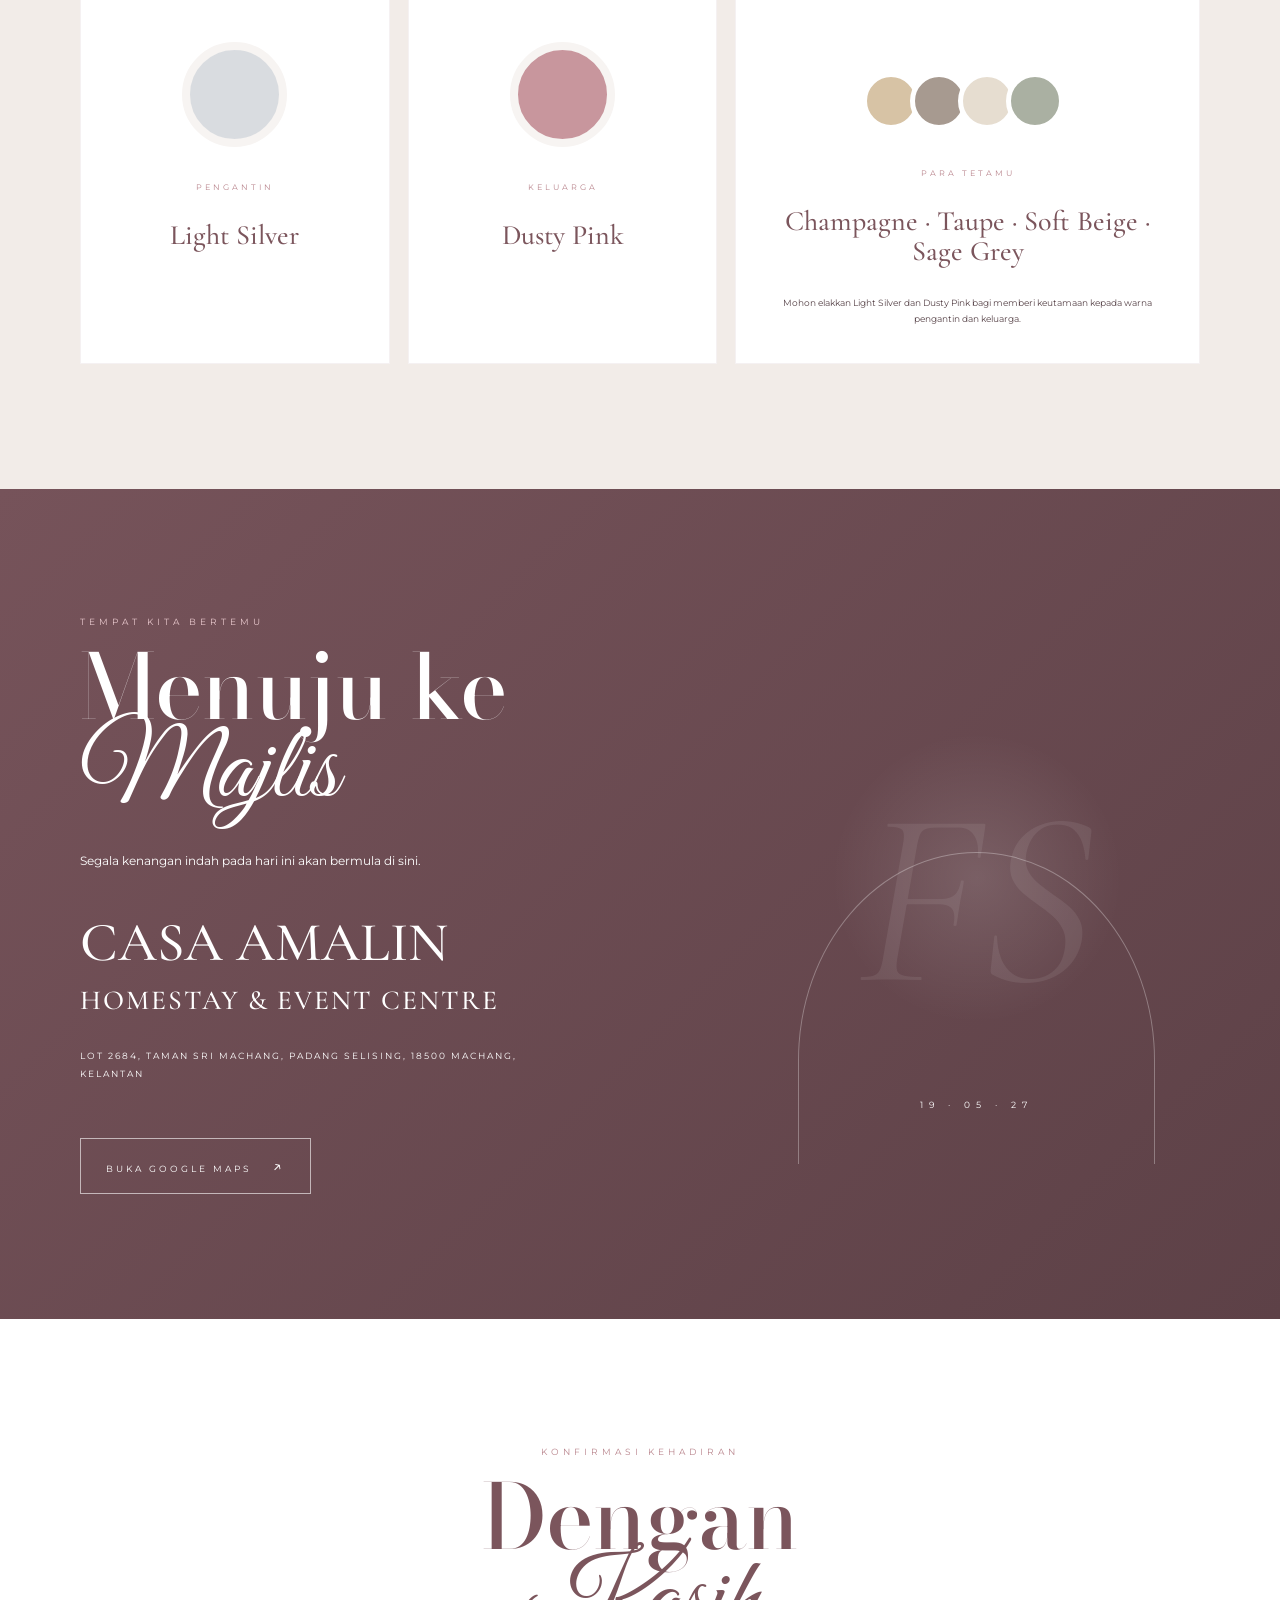
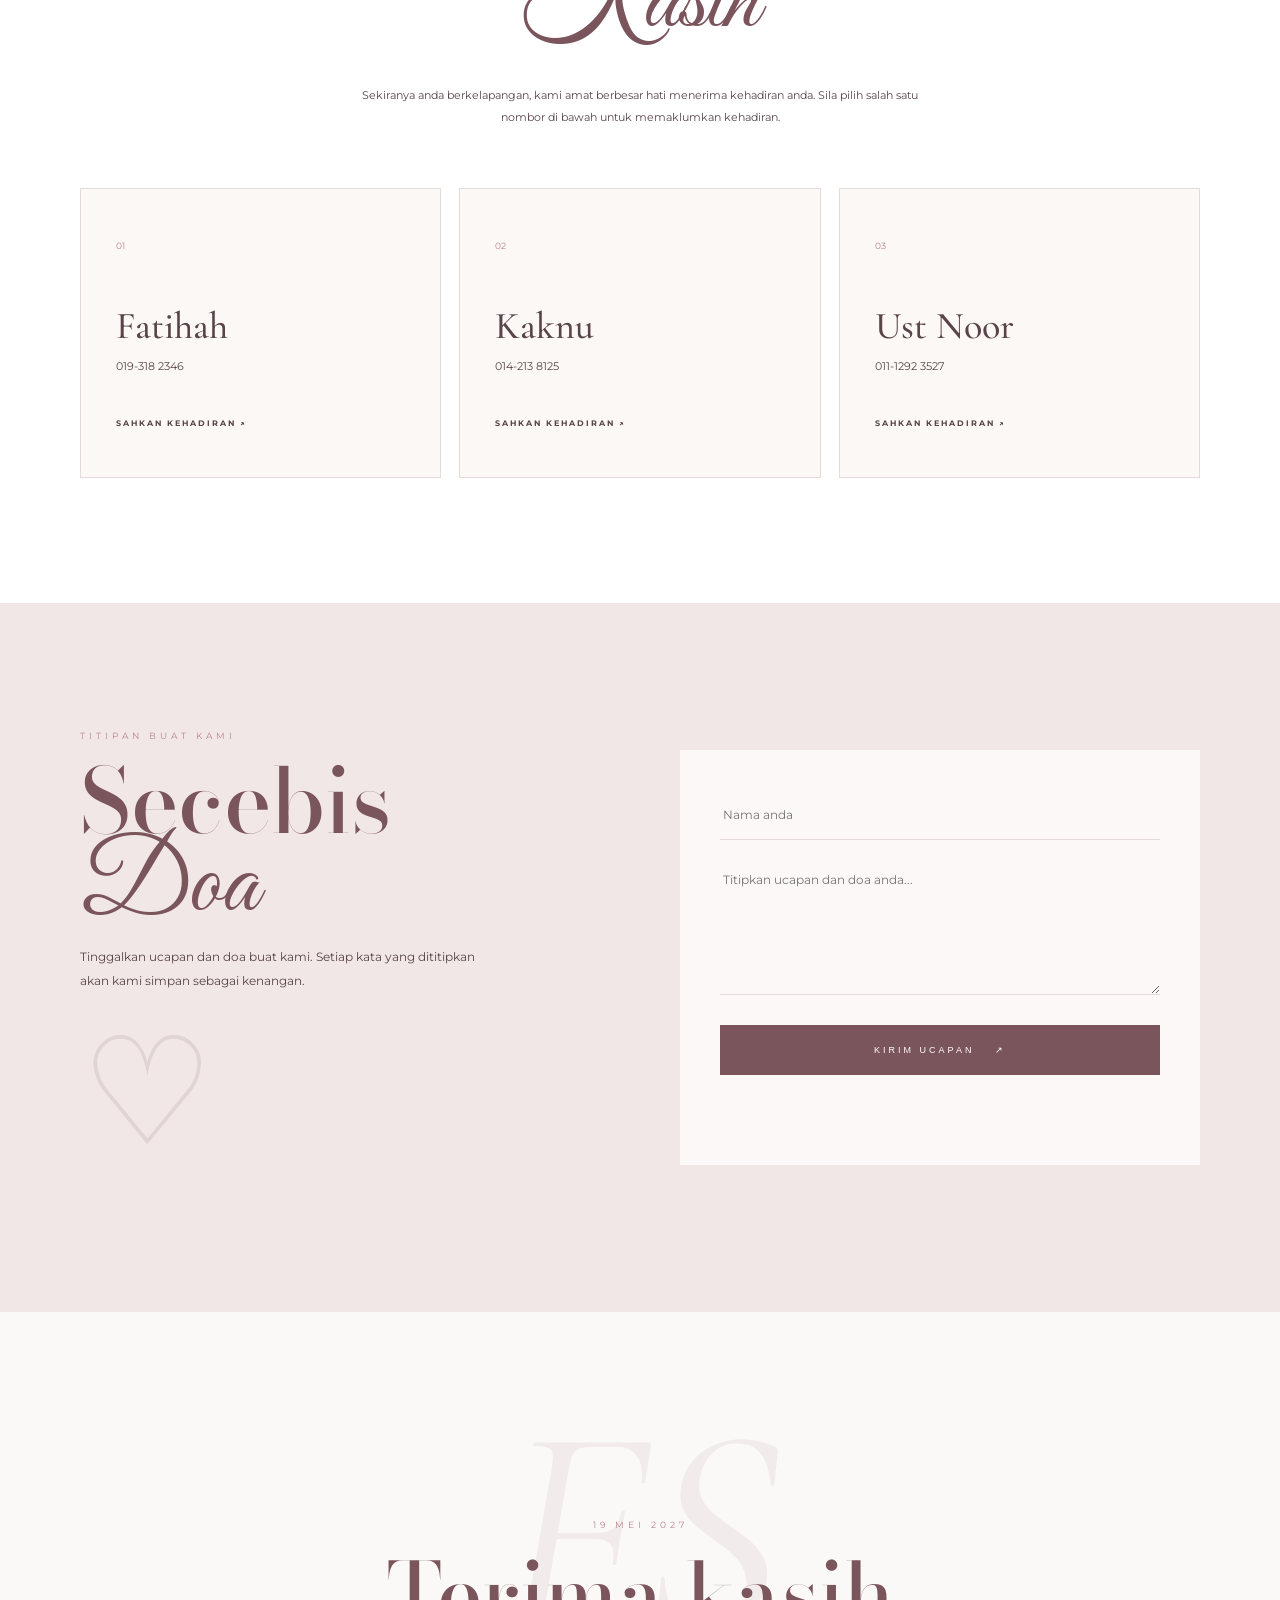
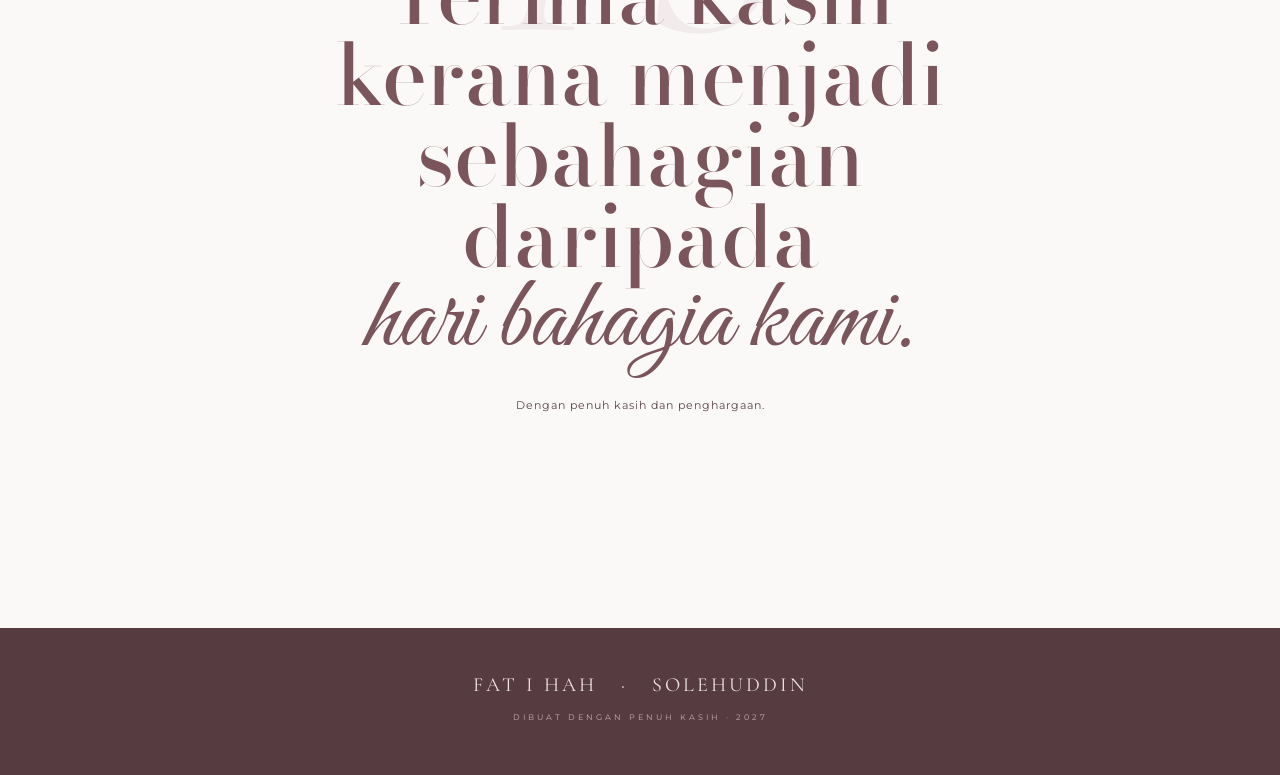
==== commit 8ccc2c66: "Add files via upload" ====
--- a/index.html
+++ b/index.html
@@ -1,3924 +1,169 @@
 <!DOCTYPE html>
-<html lang="en">
+<html lang="ms">
 <head>
 <meta charset="UTF-8">
+<meta name="viewport" content="width=device-width, initial-scale=1.0">
+<meta name="theme-color" content="#8d6971">
+<title>Fatihah & Solehuddin | 19 Mei 2027</title>
+<link rel="preconnect" href="https://fonts.googleapis.com">
+<link rel="preconnect" href="https://fonts.gstatic.com" crossorigin>
+<link href="https://fonts.googleapis.com/css2?family=Bodoni+Moda:opsz,wght@6..96,400;6..96,500;6..96,600;6..96,700&family=Cormorant+Garamond:ital,wght@0,400;0,500;0,600;1,400;1,500&family=Great+Vibes&family=Montserrat:wght@300;400;500;600&display=swap" rel="stylesheet">
+<link rel="stylesheet" href="style.css">
+</head>
+<body class="locked">
 
-<meta
-name="viewport"
-content="width=device-width, initial-scale=1.0, maximum-scale=1.0"
-/>
+<div id="loader" class="loader"><div class="loader-inner"><div class="loader-mark">FS</div><span></span><p>SEBUAH HARI UNTUK DIKENANG SELAMANYA</p></div></div>
 
-<meta
-name="theme-color"
-content="#9c6670"
-/>
-
-<title>
-Siti Norfatihah & Solehuddin — 19.05.2027
-</title>
-
-
-<!-- GOOGLE FONTS -->
-
-<link rel="preconnect" href="https://fonts.googleapis.com">
-
-<link
-rel="preconnect"
-href="https://fonts.gstatic.com"
-crossorigin
->
-
-<link
-href="https://fonts.googleapis.com/css2?family=Cormorant+Garamond:ital,wght@0,400;0,500;0,600;0,700;1,400;1,500&family=Great+Vibes&family=Montserrat:wght@300;400;500;600&display=swap"
-rel="stylesheet"
->
-
-
-<style>
-
-/* =========================================
-   1. ROOT / RESET
-========================================= */
-
-:root {
-
-    --ivory: #f9f5f2;
-    --cream: #f2e8e3;
-    --blush: #e8c9cc;
-    --soft-pink: #d9aeb4;
-    --dusty-rose: #b87882;
-    --rose-dark: #8f5b65;
-    --wine: #70444c;
-    --text: #765d61;
-    --white: #ffffff;
-
-}
-
-* {
-
-    margin: 0;
-    padding: 0;
-    box-sizing: border-box;
-
-}
-
-html {
-
-    scroll-behavior: smooth;
-
-}
-
-body {
-
-    background: var(--ivory);
-    color: var(--text);
-
-    font-family:
-        "Montserrat",
-        sans-serif;
-
-    overflow-x: hidden;
-
-}
-
-body.no-scroll {
-
-    overflow: hidden;
-
-}
-
-button,
-input,
-textarea {
-
-    font-family: inherit;
-
-}
-
-button {
-
-    cursor: pointer;
-
-}
-
-
-/* =========================================
-   2. LOADING SCREEN
-========================================= */
-
-#loader {
-
-    position: fixed;
-
-    inset: 0;
-
-    z-index: 99999;
-
-    display: flex;
-
-    align-items: center;
-    justify-content: center;
-
-    background:
-        radial-gradient(
-            circle at center,
-            rgba(230,190,196,.5),
-            transparent 40%
-        ),
-        var(--ivory);
-
-    transition:
-        opacity 1s ease,
-        visibility 1s ease;
-
-}
-
-#loader.hide {
-
-    opacity: 0;
-
-    visibility: hidden;
-
-}
-
-.loader-inner {
-
-    text-align: center;
-
-}
-
-.loader-monogram {
-
-    font-family:
-        "Cormorant Garamond",
-        serif;
-
-    font-size: 80px;
-
-    font-style: italic;
-
-    color: var(--rose-dark);
-
-}
-
-.loader-line {
-
-    width: 0;
-
-    height: 1px;
-
-    background: var(--dusty-rose);
-
-    margin: 18px auto;
-
-    animation:
-        loaderLine 1.8s ease forwards;
-
-}
-
-.loader-text {
-
-    font-size: 9px;
-
-    letter-spacing: 5px;
-
-    text-transform: uppercase;
-
-}
-
-@keyframes loaderLine {
-
-    to {
-
-        width: 150px;
-
-    }
-
-}
-
-
-/* =========================================
-   3. OPENING COVER
-========================================= */
-
-.cover {
-
-    position: fixed;
-
-    inset: 0;
-
-    z-index: 9000;
-
-    min-height: 100svh;
-
-    display: flex;
-
-    align-items: center;
-    justify-content: center;
-
-    overflow: hidden;
-
-    background:
-
-        radial-gradient(
-            circle at 15% 20%,
-            rgba(225,169,181,.35),
-            transparent 22%
-        ),
-
-        radial-gradient(
-            circle at 85% 80%,
-            rgba(222,184,190,.45),
-            transparent 28%
-        ),
-
-        linear-gradient(
-            135deg,
-            #fbf9f7,
-            #f3e6e6
-        );
-
-    transition:
-        transform 1.5s cubic-bezier(.77,0,.18,1);
-
-}
-
-.cover.opened {
-
-    transform: translateY(-100%);
-
-}
-
-.cover-circle {
-
-    position: absolute;
-
-    width: min(80vw, 800px);
-
-    aspect-ratio: 1;
-
-    border-radius: 50%;
-
-    border:
-
-        1px solid
-        rgba(180,110,125,.18);
-
-    animation:
-
-        rotateSlow
-        30s
-        linear
-        infinite;
-
-}
-
-.cover-circle::before {
-
-    content: "";
-
-    position: absolute;
-
-    inset: 35px;
-
-    border-radius: 50%;
-
-    border:
-
-        1px solid
-        rgba(180,110,125,.12);
-
-}
-
-.cover-content {
-
-    position: relative;
-
-    z-index: 3;
-
-    text-align: center;
-
-    padding: 30px;
-
-}
-
-.cover-arabic {
-
-    font-family:
-        "Cormorant Garamond",
-        serif;
-
-    font-size:
-
-        clamp(
-            18px,
-            3vw,
-            28px
-        );
-
-    margin-bottom: 30px;
-
-    color: var(--rose-dark);
-
-}
-
-.cover-label {
-
-    font-size: 9px;
-
-    letter-spacing: 6px;
-
-    text-transform: uppercase;
-
-    margin-bottom: 30px;
-
-}
-
-.cover-names {
-
-    font-family:
-        "Great Vibes",
-        cursive;
-
-    color: var(--rose-dark);
-
-    line-height: .95;
-
-}
-
-.cover-names span {
-
-    display: block;
-
-    font-size:
-
-        clamp(
-            65px,
-            11vw,
-            130px
-        );
-
-}
-
-.cover-and {
-
-    font-family:
-        "Cormorant Garamond",
-        serif;
-
-    font-size: 35px;
-
-    margin: 12px 0;
-
-}
-
-.cover-date {
-
-    margin-top: 35px;
-
-    font-size: 10px;
-
-    letter-spacing: 5px;
-
-    text-transform: uppercase;
-
-}
-
-.open-invitation {
-
-    margin-top: 45px;
-
-    padding:
-
-        18px
-        38px;
-
-    border:
-
-        1px solid
-        rgba(150,90,100,.55);
-
-    background:
-
-        rgba(255,255,255,.28);
-
-    color: var(--rose-dark);
-
-    font-size: 9px;
-
-    letter-spacing: 4px;
-
-    text-transform: uppercase;
-
-    position: relative;
-
-    overflow: hidden;
-
-    transition: .5s ease;
-
-}
-
-.open-invitation::before {
-
-    content: "";
-
-    position: absolute;
-
-    top: 0;
-    left: -110%;
-
-    width: 100%;
-    height: 100%;
-
-    background: var(--rose-dark);
-
-    transition: .5s ease;
-
-    z-index: -1;
-
-}
-
-.open-invitation:hover {
-
-    color: white;
-
-    transform:
-        translateY(-4px);
-
-    box-shadow:
-
-        0 18px 40px
-        rgba(110,60,70,.2);
-
-}
-
-.open-invitation:hover::before {
-
-    left: 0;
-
-}
-
-.cover-flower {
-
-    position: absolute;
-
-    font-size: 220px;
-
-    opacity: .05;
-
-    color: var(--rose-dark);
-
-}
-
-.flower-one {
-
-    top: -50px;
-    left: -40px;
-
-}
-
-.flower-two {
-
-    bottom: -80px;
-    right: -30px;
-
-    transform: rotate(180deg);
-
-}
-
-
-/* =========================================
-   4. NAVIGATION
-========================================= */
-
-.navbar {
-
-    position: fixed;
-
-    top: 0;
-
-    width: 100%;
-
-    z-index: 1000;
-
-    padding:
-
-        18px
-        clamp(20px, 5vw, 70px);
-
-    display: flex;
-
-    align-items: center;
-    justify-content: space-between;
-
-    background:
-
-        rgba(249,245,242,.72);
-
-    backdrop-filter:
-        blur(15px);
-
-    border-bottom:
-
-        1px solid
-        rgba(180,120,130,.1);
-
-    transform:
-        translateY(-120%);
-
-    transition:
-        .8s ease;
-
-}
-
-.navbar.show {
-
-    transform:
-        translateY(0);
-
-}
-
-.nav-logo {
-
-    font-family:
-        "Great Vibes",
-        cursive;
-
-    font-size: 32px;
-
-    color: var(--rose-dark);
-
-}
-
-.nav-links {
-
-    display: flex;
-
-    gap: 25px;
-
-}
-
-.nav-links a {
-
-    text-decoration: none;
-
-    color: var(--text);
-
-    font-size: 8px;
-
-    letter-spacing: 2px;
-
-    text-transform: uppercase;
-
-}
-
-.menu-button {
-
-    display: none;
-
-    border: none;
-
-    background: transparent;
-
-    font-size: 22px;
-
-    color: var(--rose-dark);
-
-}
-
-
-/* =========================================
-   5. MAIN HERO
-========================================= */
-
-.main-hero {
-
-    min-height: 100svh;
-
-    display: flex;
-
-    align-items: center;
-    justify-content: center;
-
-    position: relative;
-
-    overflow: hidden;
-
-    background:
-
-        radial-gradient(
-            circle at 20% 30%,
-            rgba(230,183,191,.25),
-            transparent 25%
-        ),
-
-        radial-gradient(
-            circle at 80% 70%,
-            rgba(214,170,178,.25),
-            transparent 28%
-        ),
-
-        #fbf8f6;
-
-}
-
-.hero-editorial {
-
-    width:
-
-        min(
-            1100px,
-            90%
-        );
-
-    min-height: 75vh;
-
-    display: grid;
-
-    grid-template-columns:
-
-        1fr
-        1.1fr;
-
-    align-items: center;
-
-    border:
-
-        1px solid
-        rgba(180,120,130,.2);
-
-    position: relative;
-
-}
-
-.hero-left {
-
-    padding:
-
-        clamp(
-            50px,
-            8vw,
-            110px
-        );
-
-    position: relative;
-
-}
-
-.hero-right {
-
-    min-height: 75vh;
-
-    position: relative;
-
-    background:
-
-        linear-gradient(
-            rgba(255,255,255,.15),
-            rgba(255,255,255,.15)
-        ),
-
-        radial-gradient(
-            circle at 50% 40%,
-            #e5c9ce,
-            #c9909a
-        );
-
-    overflow: hidden;
-
-}
-
-.hero-right::before {
-
-    content: "S";
-
-    position: absolute;
-
-    left: 50%;
-    top: 50%;
-
-    transform:
-        translate(-50%,-50%);
-
-    font-family:
-        "Great Vibes",
-        cursive;
-
-    font-size: 450px;
-
-    color:
-
-        rgba(255,255,255,.15);
-
-}
-
-.hero-right::after {
-
-    content: "";
-
-    position: absolute;
-
-    inset: 35px;
-
-    border:
-
-        1px solid
-        rgba(255,255,255,.35);
-
-}
-
-.hero-kicker {
-
-    font-size: 9px;
-
-    letter-spacing: 5px;
-
-    text-transform: uppercase;
-
-    margin-bottom: 25px;
-
-}
-
-.hero-title {
-
-    font-family:
-        "Cormorant Garamond",
-        serif;
-
-    font-size:
-
-        clamp(
-            60px,
-            8vw,
-            110px
-        );
-
-    line-height: .8;
-
-    color: var(--rose-dark);
-
-    font-weight: 500;
-
-}
-
-.hero-title em {
-
-    display: block;
-
-    font-family:
-        "Great Vibes",
-        cursive;
-
-    font-weight: 400;
-
-    font-size:
-
-        clamp(
-            65px,
-            9vw,
-            130px
-        );
-
-    margin:
-
-        20px
-        0;
-
-}
-
-.hero-description {
-
-    margin-top: 35px;
-
-    max-width: 350px;
-
-    font-size: 11px;
-
-    line-height: 2;
-
-    letter-spacing: 1px;
-
-}
-
-.hero-scroll {
-
-    display: inline-flex;
-
-    align-items: center;
-
-    gap: 15px;
-
-    margin-top: 50px;
-
-    font-size: 8px;
-
-    letter-spacing: 4px;
-
-    text-transform: uppercase;
-
-}
-
-.scroll-line {
-
-    width: 60px;
-
-    height: 1px;
-
-    background: var(--dusty-rose);
-
-}
-
-
-/* =========================================
-   6. GENERAL SECTION
-========================================= */
-
-section {
-
-    position: relative;
-
-    padding:
-
-        120px
-        20px;
-
-}
-
-.section-container {
-
-    width:
-
-        min(
-            1050px,
-            100%
-        );
-
-    margin: auto;
-
-}
-
-.section-intro {
-
-    text-align: center;
-
-    margin-bottom: 65px;
-
-}
-
-.eyebrow {
-
-    font-size: 9px;
-
-    letter-spacing: 5px;
-
-    text-transform: uppercase;
-
-    color: var(--dusty-rose);
-
-    margin-bottom: 20px;
-
-}
-
-.section-heading {
-
-    font-family:
-        "Cormorant Garamond",
-        serif;
-
-    font-size:
-
-        clamp(
-            50px,
-            7vw,
-            90px
-        );
-
-    font-weight: 500;
-
-    color: var(--rose-dark);
-
-    line-height: .9;
-
-}
-
-.section-heading-script {
-
-    font-family:
-        "Great Vibes",
-        cursive;
-
-    font-size:
-
-        clamp(
-            50px,
-            7vw,
-            90px
-        );
-
-    font-weight: 400;
-
-}
-
-
-/* =========================================
-   7. INVITATION
-========================================= */
-
-.invitation-section {
-
-    background:
-
-        linear-gradient(
-            180deg,
-            #fffdfb,
-            #f5e9e8
-        );
-
-}
-
-.invitation-card {
-
-    max-width: 700px;
-
-    margin: auto;
-
-    padding:
-
-        clamp(
-            50px,
-            8vw,
-            100px
-        )
-        35px;
-
-    text-align: center;
-
-    position: relative;
-
-    background:
-
-        rgba(255,255,255,.7);
-
-    box-shadow:
-
-        0 35px 90px
-        rgba(110,70,75,.12);
-
-    border:
-
-        1px solid
-        rgba(185,125,135,.35);
-
-}
-
-.invitation-card::before {
-
-    content: "";
-
-    position: absolute;
-
-    inset: 14px;
-
-    border:
-
-        1px solid
-        rgba(185,125,135,.18);
-
-}
-
-.invitation-card > * {
-
-    position: relative;
-
-    z-index: 2;
-
-}
-
-.parents {
-
-    font-family:
-        "Cormorant Garamond",
-        serif;
-
-    font-size:
-
-        clamp(
-            21px,
-            3vw,
-            29px
-        );
-
-    line-height: 1.6;
-
-}
-
-.invite-text {
-
-    margin:
-
-        40px
-        0
-        25px;
-
-    font-size: 9px;
-
-    letter-spacing: 4px;
-
-    line-height: 2;
-
-    text-transform: uppercase;
-
-}
-
-.invite-names {
-
-    font-family:
-        "Great Vibes",
-        cursive;
-
-    font-size:
-
-        clamp(
-            48px,
-            7vw,
-            85px
-        );
-
-    color: var(--rose-dark);
-
-    line-height: 1.1;
-
-}
-
-.invite-names .amp {
-
-    display: block;
-
-    font-family:
-        "Cormorant Garamond",
-        serif;
-
-    font-size: 35px;
-
-}
-
-
-/* =========================================
-   8. LETTER SECTION
-========================================= */
-
-.letter-section {
-
-    background: var(--cream);
-
-}
-
-.letter-wrapper {
-
-    max-width: 780px;
-
-    margin: auto;
-
-}
-
-.envelope {
-
-    background: #fffdfb;
-
-    padding:
-
-        clamp(
-            40px,
-            7vw,
-            80px
-        );
-
-    box-shadow:
-
-        0 30px 80px
-        rgba(100,65,70,.1);
-
-    position: relative;
-
-}
-
-.envelope::before {
-
-    content: "♡";
-
-    position: absolute;
-
-    top: 20px;
-    left: 50%;
-
-    transform:
-        translateX(-50%);
-
-    color: var(--dusty-rose);
-
-}
-
-.letter-text {
-
-    font-family:
-        "Cormorant Garamond",
-        serif;
-
-    font-size:
-
-        clamp(
-            25px,
-            4vw,
-            42px
-        );
-
-    font-style: italic;
-
-    line-height: 1.5;
-
-    text-align: center;
-
-}
-
-.letter-signature {
-
-    text-align: center;
-
-    font-family:
-        "Great Vibes",
-        cursive;
-
-    font-size: 50px;
-
-    color: var(--rose-dark);
-
-    margin-top: 35px;
-
-}
-
-
-/* =========================================
-   9. WEDDING DETAILS
-========================================= */
-
-.details-section {
-
-    background: #fcf9f7;
-
-}
-
-.date-showcase {
-
-    display: flex;
-
-    align-items: center;
-    justify-content: center;
-
-    gap: 30px;
-
-    margin-top: 20px;
-
-}
-
-.date-info {
-
-    text-align: center;
-
-    font-size: 10px;
-
-    line-height: 2;
-
-    letter-spacing: 3px;
-
-    text-transform: uppercase;
-
-}
-
-.big-date {
-
-    font-family:
-        "Cormorant Garamond",
-        serif;
-
-    font-size:
-
-        clamp(
-            110px,
-            18vw,
-            180px
-        );
-
-    color: var(--rose-dark);
-
-    line-height: .8;
-
-}
-
-.date-divider {
-
-    width: 1px;
-
-    height: 110px;
-
-    background: var(--soft-pink);
-
-}
-
-.details-grid {
-
-    margin-top: 80px;
-
-    display: grid;
-
-    grid-template-columns:
-
-        repeat(3, 1fr);
-
-    gap: 20px;
-
-}
-
-.detail-card {
-
-    padding:
-
-        45px
-        25px;
-
-    text-align: center;
-
-    border:
-
-        1px solid
-        rgba(180,120,130,.2);
-
-    background: white;
-
-    transition: .5s ease;
-
-}
-
-.detail-card:hover {
-
-    transform:
-        translateY(-8px);
-
-    box-shadow:
-
-        0 20px 45px
-        rgba(100,60,70,.1);
-
-}
-
-.detail-icon {
-
-    font-size: 25px;
-
-    margin-bottom: 20px;
-
-    color: var(--dusty-rose);
-
-}
-
-.detail-title {
-
-    font-family:
-        "Cormorant Garamond",
-        serif;
-
-    font-size: 30px;
-
-    color: var(--rose-dark);
-
-}
-
-.detail-content {
-
-    margin-top: 15px;
-
-    font-size: 10px;
-
-    letter-spacing: 1.5px;
-
-    line-height: 2;
-
-}
-
-
-/* =========================================
-   10. LOCATION
-========================================= */
-
-.location-section {
-
-    background:
-
-        linear-gradient(
-            135deg,
-            #9d6871,
-            #754851
-        );
-
-    color: white;
-
-}
-
-.location-section .eyebrow {
-
-    color: #f1d7db;
-
-}
-
-.location-section .section-heading {
-
-    color: white;
-
-}
-
-.location-layout {
-
-    display: grid;
-
-    grid-template-columns:
-
-        1fr
-        1fr;
-
-    gap: 60px;
-
-    align-items: center;
-
-}
-
-.location-description {
-
-    font-family:
-        "Cormorant Garamond",
-        serif;
-
-    font-size:
-
-        clamp(
-            26px,
-            4vw,
-            42px
-        );
-
-    line-height: 1.4;
-
-}
-
-.location-box {
-
-    border:
-
-        1px solid
-        rgba(255,255,255,.3);
-
-    padding: 50px 35px;
-
-}
-
-.location-name {
-
-    font-family:
-        "Cormorant Garamond",
-        serif;
-
-    font-size: 40px;
-
-}
-
-.location-address {
-
-    margin-top: 20px;
-
-    font-size: 10px;
-
-    line-height: 2.2;
-
-    letter-spacing: 2px;
-
-}
-
-.location-button {
-
-    display: inline-block;
-
-    margin-top: 30px;
-
-    padding:
-
-        16px
-        30px;
-
-    border:
-
-        1px solid
-        white;
-
-    color: white;
-
-    text-decoration: none;
-
-    font-size: 9px;
-
-    letter-spacing: 3px;
-
-    text-transform: uppercase;
-
-    transition: .4s;
-
-}
-
-.location-button:hover {
-
-    background: white;
-
-    color: var(--rose-dark);
-
-}
-
-
-/* =========================================
-   11. ITINERARY
-========================================= */
-
-.itinerary-section {
-
-    background: var(--ivory);
-
-}
-
-.timeline {
-
-    max-width: 750px;
-
-    margin: auto;
-
-}
-
-.timeline-item {
-
-    display: grid;
-
-    grid-template-columns:
-
-        120px
-        1fr;
-
-    gap: 30px;
-
-    padding:
-
-        30px
-        0;
-
-    border-bottom:
-
-        1px solid
-        rgba(180,120,130,.2);
-
-}
-
-.timeline-time {
-
-    font-size: 10px;
-
-    letter-spacing: 2px;
-
-    color: var(--dusty-rose);
-
-}
-
-.timeline-event {
-
-    font-family:
-        "Cormorant Garamond",
-        serif;
-
-    font-size: 29px;
-
-    color: var(--rose-dark);
-
-}
-
-
-/* =========================================
-   12. DRESS CODE
-========================================= */
-
-.dress-section {
-
-    background: #f2e6e5;
-
-}
-
-.dress-colours {
-
-    display: flex;
-
-    justify-content: center;
-
-    gap: 18px;
-
-    flex-wrap: wrap;
-
-    margin-top: 55px;
-
-}
-
-.colour {
-
-    width: 100px;
-
-}
-
-.colour-circle {
-
-    width: 100px;
-    height: 100px;
-
-    border-radius: 50%;
-
-    border:
-
-        8px solid
-        rgba(255,255,255,.55);
-
-    box-shadow:
-
-        0 15px 30px
-        rgba(100,60,70,.1);
-
-}
-
-.colour-name {
-
-    margin-top: 14px;
-
-    font-size: 8px;
-
-    letter-spacing: 2px;
-
-    text-transform: uppercase;
-
-    text-align: center;
-
-}
-
-.c1 { background: #f4e9e2; }
-.c2 { background: #d8c3bc; }
-.c3 { background: #b9858d; }
-.c4 { background: #8d6068; }
-.c5 { background: #a89b91; }
-
-
-/* =========================================
-   13. GALLERY
-========================================= */
-
-.gallery-section {
-
-    background: #fffdfb;
-
-}
-
-.gallery-grid {
-
-    display: grid;
-
-    grid-template-columns:
-
-        repeat(12, 1fr);
-
-    gap: 15px;
-
-}
-
-.gallery-item {
-
-    min-height: 250px;
-
-    position: relative;
-
-    overflow: hidden;
-
-    background:
-
-        linear-gradient(
-            135deg,
-            #efdfe0,
-            #c88e99
-        );
-
-}
-
-.gallery-item::before {
-
-    content: "♡";
-
-    position: absolute;
-
-    inset: 0;
-
-    display: flex;
-
-    align-items: center;
-    justify-content: center;
-
-    font-size: 60px;
-
-    color:
-
-        rgba(255,255,255,.35);
-
-}
-
-.gallery-item:nth-child(1) {
-
-    grid-column: span 7;
-
-    min-height: 420px;
-
-}
-
-.gallery-item:nth-child(2) {
-
-    grid-column: span 5;
-
-}
-
-.gallery-item:nth-child(3) {
-
-    grid-column: span 4;
-
-}
-
-.gallery-item:nth-child(4) {
-
-    grid-column: span 8;
-
-}
-
-
-/* =========================================
-   14. GIFT
-========================================= */
-
-.gift-section {
-
-    background:
-
-        radial-gradient(
-            circle,
-            rgba(228,190,197,.4),
-            transparent 50%
-        ),
-
-        #f9f5f2;
-
-}
-
-.gift-card {
-
-    max-width: 600px;
-
-    margin: auto;
-
-    padding:
-
-        60px
-        35px;
-
-    background: white;
-
-    text-align: center;
-
-    box-shadow:
-
-        0 25px 60px
-        rgba(110,70,75,.08);
-
-}
-
-.gift-text {
-
-    font-size: 11px;
-
-    line-height: 2;
-
-}
-
-.gift-button {
-
-    margin-top: 30px;
-
-    border: none;
-
-    background: var(--rose-dark);
-
-    color: white;
-
-    padding:
-
-        17px
-        30px;
-
-    font-size: 9px;
-
-    letter-spacing: 3px;
-
-    text-transform: uppercase;
-
-}
-
-
-/* =========================================
-   15. RSVP
-========================================= */
-
-.rsvp-section {
-
-    background: var(--wine);
-
-    color: white;
-
-}
-
-.rsvp-section .section-heading {
-
-    color: white;
-
-}
-
-.rsvp-section .eyebrow {
-
-    color: #e9c7cd;
-
-}
-
-.rsvp-text {
-
-    max-width: 500px;
-
-    margin: auto;
-
-    text-align: center;
-
-    font-size: 11px;
-
-    line-height: 2;
-
-}
-
-.rsvp-open {
-
-    display: block;
-
-    margin:
-
-        40px auto
-        0;
-
-    padding:
-
-        18px
-        38px;
-
-    border:
-
-        1px solid
-        white;
-
-    background: transparent;
-
-    color: white;
-
-    font-size: 9px;
-
-    letter-spacing: 4px;
-
-    text-transform: uppercase;
-
-    transition: .4s;
-
-}
-
-.rsvp-open:hover {
-
-    background: white;
-
-    color: var(--wine);
-
-}
-
-
-/* =========================================
-   16. WISHES
-========================================= */
-
-.wishes-section {
-
-    background: #fff;
-
-}
-
-.wishes-form {
-
-    max-width: 700px;
-
-    margin: auto;
-
-    display: grid;
-
-    gap: 15px;
-
-}
-
-.wishes-form input,
-.wishes-form textarea {
-
-    width: 100%;
-
-    padding: 18px;
-
-    border:
-
-        1px solid
-        rgba(180,120,130,.25);
-
-    outline: none;
-
-    background: #fcf9f7;
-
-}
-
-.wishes-form textarea {
-
-    min-height: 130px;
-
-    resize: vertical;
-
-}
-
-.wish-button {
-
-    padding: 18px;
-
-    border: none;
-
-    background: var(--rose-dark);
-
-    color: white;
-
-    letter-spacing: 3px;
-
-    font-size: 9px;
-
-    text-transform: uppercase;
-
-}
-
-
-/* =========================================
-   17. FOOTER
-========================================= */
-
-footer {
-
-    padding:
-
-        100px
-        20px;
-
-    text-align: center;
-
-    background: #5f3a41;
-
-    color: white;
-
-}
-
-.footer-names {
-
-    font-family:
-        "Great Vibes",
-        cursive;
-
-    font-size:
-
-        clamp(
-            60px,
-            10vw,
-            120px
-        );
-
-    line-height: .9;
-
-}
-
-.footer-date {
-
-    margin-top: 35px;
-
-    font-size: 9px;
-
-    letter-spacing: 5px;
-
-    text-transform: uppercase;
-
-}
-
-
-/* =========================================
-   18. MUSIC BUTTON
-========================================= */
-
-.music-button {
-
-    position: fixed;
-
-    bottom: 25px;
-    right: 25px;
-
-    width: 52px;
-    height: 52px;
-
-    border-radius: 50%;
-
-    border:
-
-        1px solid
-        rgba(160,100,110,.3);
-
-    background:
-
-        rgba(255,255,255,.85);
-
-    color: var(--rose-dark);
-
-    z-index: 2000;
-
-    box-shadow:
-
-        0 10px 30px
-        rgba(80,50,55,.12);
-
-}
-
-
-/* =========================================
-   19. RSVP MODAL
-========================================= */
-
-.modal {
-
-    position: fixed;
-
-    inset: 0;
-
-    z-index: 10000;
-
-    display: none;
-
-    align-items: center;
-    justify-content: center;
-
-    padding: 20px;
-
-    background:
-
-        rgba(70,40,45,.65);
-
-    backdrop-filter:
-        blur(8px);
-
-}
-
-.modal.active {
-
-    display: flex;
-
-}
-
-.modal-box {
-
-    width:
-
-        min(
-            550px,
-            100%
-        );
-
-    max-height: 90vh;
-
-    overflow-y: auto;
-
-    position: relative;
-
-    background: #fffaf8;
-
-    padding:
-
-        55px
-        30px;
-
-}
-
-.modal-close {
-
-    position: absolute;
-
-    top: 18px;
-    right: 20px;
-
-    border: none;
-
-    background: transparent;
-
-    font-size: 25px;
-
-    color: var(--rose-dark);
-
-}
-
-.form-title {
-
-    font-family:
-        "Cormorant Garamond",
-        serif;
-
-    font-size: 55px;
-
-    color: var(--rose-dark);
-
-    text-align: center;
-
-}
-
-.rsvp-form {
-
-    margin-top: 35px;
-
-    display: grid;
-
-    gap: 15px;
-
-}
-
-.rsvp-form input,
-.rsvp-form select {
-
-    width: 100%;
-
-    padding: 16px;
-
-    border:
-
-        1px solid
-        rgba(180,120,130,.25);
-
-    background: white;
-
-    outline: none;
-
-}
-
-.submit-rsvp {
-
-    padding: 18px;
-
-    border: none;
-
-    background: var(--rose-dark);
-
-    color: white;
-
-    font-size: 9px;
-
-    letter-spacing: 3px;
-
-    text-transform: uppercase;
-
-}
-
-
-/* =========================================
-   20. FLOATING PETALS
-========================================= */
-
-.petals {
-
-    position: fixed;
-
-    inset: 0;
-
-    pointer-events: none;
-
-    z-index: 50;
-
-    overflow: hidden;
-
-}
-
-.petal {
-
-    position: absolute;
-
-    top: -10vh;
-
-    width: 13px;
-    height: 20px;
-
-    border-radius:
-
-        70% 30%
-        70% 30%;
-
-    background:
-
-        rgba(202,125,140,.2);
-
-    animation:
-
-        fall
-        linear
-        infinite;
-
-}
-
-@keyframes fall {
-
-    0% {
-
-        transform:
-
-            translateY(-10vh)
-            rotate(0deg);
-
-        opacity: 0;
-
-    }
-
-    10% {
-
-        opacity: 1;
-
-    }
-
-    100% {
-
-        transform:
-
-            translateY(110vh)
-            rotate(500deg)
-            translateX(100px);
-
-        opacity: 0;
-
-    }
-
-}
-
-@keyframes rotateSlow {
-
-    from {
-
-        transform:
-            rotate(0deg);
-
-    }
-
-    to {
-
-        transform:
-            rotate(360deg);
-
-    }
-
-}
-
-
-/* =========================================
-   21. SCROLL REVEAL
-========================================= */
-
-.reveal {
-
-    opacity: 0;
-
-    transform:
-        translateY(45px);
-
-    transition:
-
-        opacity 1s ease,
-        transform 1s ease;
-
-}
-
-.reveal.active {
-
-    opacity: 1;
-
-    transform:
-        translateY(0);
-
-}
-
-
-/* =========================================
-   22. MOBILE
-========================================= */
-
-@media
-(max-width: 750px) {
-
-    .nav-links {
-
-        display: none;
-
-    }
-
-    .menu-button {
-
-        display: block;
-
-    }
-
-    .hero-editorial {
-
-        grid-template-columns:
-            1fr;
-
-    }
-
-    .hero-right {
-
-        min-height: 300px;
-
-        order: -1;
-
-    }
-
-    .hero-left {
-
-        padding:
-            70px
-            30px;
-
-    }
-
-    .hero-right::before {
-
-        font-size: 300px;
-
-    }
-
-    .details-grid {
-
-        grid-template-columns:
-            1fr;
-
-    }
-
-    .location-layout {
-
-        grid-template-columns:
-            1fr;
-
-        gap: 35px;
-
-    }
-
-    .date-showcase {
-
-        gap: 15px;
-
-    }
-
-    .date-divider {
-
-        height: 70px;
-
-    }
-
-    .timeline-item {
-
-        grid-template-columns:
-            85px
-            1fr;
-
-        gap: 15px;
-
-    }
-
-    .gallery-grid {
-
-        grid-template-columns:
-            1fr
-            1fr;
-
-    }
-
-    .gallery-item:nth-child(1),
-    .gallery-item:nth-child(2),
-    .gallery-item:nth-child(3),
-    .gallery-item:nth-child(4) {
-
-        grid-column: span 1;
-
-        min-height: 220px;
-
-    }
-
-}
-
-
-/* =========================================
-   REDUCED MOTION
-========================================= */
-
-@media
-(prefers-reduced-motion: reduce) {
-
-    * {
-
-        animation-duration:
-            .01ms !important;
-
-        animation-iteration-count:
-            1 !important;
-
-        transition-duration:
-            .01ms !important;
-
-    }
-
-}
-
-</style>
-</head>
-
-
-<body class="no-scroll">
-
-
-<!-- =====================================
-     LOADER
-===================================== -->
-
-<div id="loader">
-
-    <div class="loader-inner">
-
-        <div class="loader-monogram">
-            S & S
-        </div>
-
-        <div class="loader-line"></div>
-
-        <div class="loader-text">
-            A celebration of love
-        </div>
-
-    </div>
-
+<div id="cover" class="cover">
+  <div class="orb orb-a"></div><div class="orb orb-b"></div>
+  <div class="cover-grain"></div>
+  <div class="cover-content">
+    <div class="cover-top">بِسْمِ اللَّهِ الرَّحْمَنِ الرَّحِيمِ</div>
+    <div class="monogram"><i>F</i><b>&</b><i>S</i></div>
+    <div class="cover-rule"></div>
+    <p class="cover-kicker">JEMPUTAN WALIMATULURUS</p>
+    <h1>Fatihah <em>&</em> Solehuddin</h1>
+    <p class="cover-date">RABU · 19 MEI 2027</p>
+    <button id="openInvitation" class="open-btn">BUKA JEMPUTAN <span>↘</span></button>
+  </div>
+  <div class="cover-corner tl"></div><div class="cover-corner br"></div>
 </div>
 
-
-
-<!-- =====================================
-     OPENING COVER
-===================================== -->
-
-<div class="cover" id="cover">
-
-    <div class="cover-circle"></div>
-
-    <div class="cover-flower flower-one">
-        ✿
-    </div>
-
-    <div class="cover-flower flower-two">
-        ✿
-    </div>
-
-
-    <div class="cover-content">
-
-        <div class="cover-arabic">
-            بِسْمِ اللَّهِ الرَّحْمَنِ الرَّحِيمِ
-        </div>
-
-
-        <div class="cover-label">
-            The wedding of
-        </div>
-
-
-        <div class="cover-names">
-
-            <span>
-                Siti Norfatihah
-            </span>
-
-            <div class="cover-and">
-                &
-            </div>
-
-            <span>
-                Solehuddin
-            </span>
-
-        </div>
-
-
-        <div class="cover-date">
-            19 May 2027
-        </div>
-
-
-        <button
-        class="open-invitation"
-        id="openInvitation">
-
-            Open Invitation
-
-        </button>
-
-    </div>
-
-</div>
-
-
-
-<!-- =====================================
-     NAVBAR
-===================================== -->
-
-<nav class="navbar" id="navbar">
-
-    <div class="nav-logo">
-        S & S
-    </div>
-
-
-    <div class="nav-links">
-
-        <a href="#invitation">
-            Invitation
-        </a>
-
-        <a href="#details">
-            Details
-        </a>
-
-        <a href="#location">
-            Location
-        </a>
-
-        <a href="#rsvp">
-            RSVP
-        </a>
-
-    </div>
-
-
-    <button class="menu-button">
-        ☰
-    </button>
-
+<nav id="nav" class="nav">
+  <a href="#utama" class="nav-logo">FS</a>
+  <div class="nav-links">
+    <a href="#jemputan">Jemputan</a><a href="#majlis">Majlis</a><a href="#lokasi">Lokasi</a><a href="#hadir">Kehadiran</a><a href="#ucapan">Ucapan</a>
+  </div>
+  <button id="musicButton" class="music" aria-label="Muzik">♫</button>
 </nav>
 
-
-
-<!-- FLOATING PETALS -->
-
-<div class="petals" id="petals"></div>
-
-
-
-<!-- =====================================
-     MAIN HERO
-===================================== -->
-
-<section class="main-hero">
-
-    <div class="hero-editorial">
-
-        <div class="hero-left">
-
-            <div class="hero-kicker">
-                A new chapter begins
-            </div>
-
-
-            <h1 class="hero-title">
-
-                Forever
-
-                <em>
-                    starts
-                </em>
-
-                here.
-
-            </h1>
-
-
-            <p class="hero-description">
-
-                With hearts full of love and joy,
-                we invite you to share in the beginning
-                of our forever.
-
-            </p>
-
-
-            <div class="hero-scroll">
-
-                <div class="scroll-line"></div>
-
-                Scroll to begin
-
-            </div>
-
-        </div>
-
-
-        <div class="hero-right"></div>
-
-    </div>
-
+<main>
+<section id="utama" class="hero">
+  <div class="hero-line"></div>
+  <div class="hero-inner reveal">
+    <p class="eyebrow">SATU JANJI · SATU PERJALANAN · SATU SELAMANYA</p>
+    <div class="hero-fs">FS</div>
+    <h2>Dan bermula<br><em>selamanya.</em></h2>
+    <p class="hero-copy">Dengan penuh kesyukuran ke hadrat Allah SWT, kami menjemput anda untuk bersama-sama meraikan hari bahagia kami.</p>
+    <a class="scroll-cue" href="#jemputan">TERUSKAN KE JEMPUTAN <span></span></a>
+  </div>
+  <div class="hero-flower">✾</div>
 </section>
 
-
-
-<!-- =====================================
-     INVITATION
-===================================== -->
-
-<section
-id="invitation"
-class="invitation-section">
-
-    <div class="section-container">
-
-        <div class="section-intro reveal">
-
-            <div class="eyebrow">
-                Dengan segala hormatnya
-            </div>
-
-            <h2 class="section-heading">
-                Kami Menjemput Anda
-            </h2>
-
-        </div>
-
-
-        <div class="invitation-card reveal">
-
-            <div class="parents">
-
-                Mohd Noor Bin Ismail
-
-                <br>
-
-                &
-
-                <br>
-
-                Siti Fatimah Bt Mohd Yunus
-
-            </div>
-
-
-            <div class="invite-text">
-
-                Dengan penuh kesyukuran,
-                kami menjemput Dato' | Datin | Tuan | Puan |
-                Encik | Cik ke majlis perkahwinan
-                puteri kami bersama pilihan hatinya
-
-            </div>
-
-
-            <div class="invite-names">
-
-                Siti Norfatihah
-
-                <span class="amp">
-                    &
-                </span>
-
-                Solehuddin
-
-            </div>
-
-        </div>
-
+<section id="jemputan" class="invitation section">
+  <div class="section-wrap">
+    <div class="section-head reveal">
+      <p class="eyebrow">DENGAN SEGALA HORMATNYA</p>
+      <h2>Seikhlas <em>Jemputan</em></h2>
     </div>
-
+    <article class="invite-card reveal">
+      <div class="card-frame"></div>
+      <p class="parents">MOHD NOOR BIN ISMAIL<br><small>&</small><br>SITI FATIMAH BT MOHD YUNUS</p>
+      <div class="thin-rule"></div>
+      <p class="invite-text">Dengan penuh kesyukuran, kami menjemput Dato' | Datin | Tuan | Puan | Encik | Cik untuk bersama-sama memeriahkan majlis perkahwinan puteri kami bersama pilihan hatinya.</p>
+      <div class="couple"><span>Fatihah</span><b>&</b><span>Solehuddin</span></div>
+      <p class="invite-sub">19 MEI 2027 · RABU</p>
+    </article>
+  </div>
 </section>
 
-
-
-<!-- =====================================
-     LETTER FROM US
-===================================== -->
-
-<section class="letter-section">
-
-    <div class="section-container">
-
-        <div class="section-intro reveal">
-
-            <div class="eyebrow">
-                A little note
-            </div>
-
-            <h2 class="section-heading">
-
-                <span class="section-heading-script">
-                    From
-                </span>
-
-                Our Hearts
-
-            </h2>
-
-        </div>
-
-
-        <div class="letter-wrapper reveal">
-
-            <div class="envelope">
-
-                <div class="letter-text">
-
-                    “Somewhere between the moments,
-                    the laughter, the prayers,
-                    and the little things,
-                    we found a love worth celebrating.
-
-                    And now, as we begin
-                    this beautiful new chapter,
-                    nothing would make us happier
-                    than having you there
-                    to share this moment with us.”
-
-                </div>
-
-
-                <div class="letter-signature">
-
-                    With love,
-                    Siti & Solehuddin
-
-                </div>
-
-            </div>
-
-        </div>
-
+<section class="story section">
+  <div class="story-wrap">
+    <div class="story-mark reveal">F<span>♥</span>S</div>
+    <div class="story-copy reveal">
+      <p class="eyebrow">PERMULAAN SEBUAH CERITA</p>
+      <h2>Bukan sekadar <em>sehari.</em></h2>
+      <p>Hari ini bukan sekadar tentang sebuah majlis. Ia adalah tentang dua insan, dua keluarga, dan sebuah perjalanan baru yang ingin dimulakan dengan doa daripada insan-insan yang kami sayangi.</p>
+      <p>Semoga kehadiran anda menjadi sebahagian daripada memori yang akan kami simpan sepanjang hayat.</p>
+      <div class="signature">Fatihah & Solehuddin</div>
     </div>
-
+  </div>
 </section>
 
-
-
-<!-- =====================================
-     WEDDING DETAILS
-===================================== -->
-
-<section
-id="details"
-class="details-section">
-
-    <div class="section-container">
-
-        <div class="section-intro reveal">
-
-            <div class="eyebrow">
-                Save the date
-            </div>
-
-            <h2 class="section-heading">
-                The Celebration
-            </h2>
-
-        </div>
-
-
-        <div class="date-showcase reveal">
-
-            <div class="date-info">
-
-                Wednesday
-
-                <br>
-
-                May
-
-            </div>
-
-
-            <div class="date-divider"></div>
-
-
-            <div class="big-date">
-                19
-            </div>
-
-
-            <div class="date-divider"></div>
-
-
-            <div class="date-info">
-
-                Two Thousand
-
-                <br>
-
-                Twenty Seven
-
-            </div>
-
-        </div>
-
-
-        <div class="details-grid">
-
-            <!-- DATE -->
-
-            <div class="detail-card reveal">
-
-                <div class="detail-icon">
-                    ✦
-                </div>
-
-                <div class="detail-title">
-                    Date
-                </div>
-
-                <div class="detail-content">
-
-                    19 MAY 2027
-
-                    <br>
-
-                    WEDNESDAY
-
-                </div>
-
-            </div>
-
-
-            <!-- TIME -->
-
-            <div class="detail-card reveal">
-
-                <div class="detail-icon">
-                    ◷
-                </div>
-
-                <div class="detail-title">
-                    Time
-                </div>
-
-                <div class="detail-content">
-
-                    INSERT TIME HERE
-
-                    <br>
-
-                    MAJLIS PERKAHWINAN
-
-                </div>
-
-            </div>
-
-
-            <!-- VENUE -->
-
-            <div class="detail-card reveal">
-
-                <div class="detail-icon">
-                    ♡
-                </div>
-
-                <div class="detail-title">
-                    Venue
-                </div>
-
-                <div class="detail-content">
-
-                    CASA AMLIN HOMESTAY
-
-                    <br>
-
-                    MACHANG, KELANTAN
-
-                </div>
-
-            </div>
-
-        </div>
-
+<section id="majlis" class="details section">
+  <div class="section-wrap">
+    <div class="section-head reveal">
+      <p class="eyebrow">HARI YANG DINANTI</p>
+      <h2>Butiran <em>Majlis</em></h2>
     </div>
-
+    <div class="date-display reveal">
+      <div>RABU<span>MEI</span></div><strong>19</strong><div>2027<span>MASYAA ALLAH</span></div>
+    </div>
+    <div class="detail-grid">
+      <article class="detail reveal"><span class="detail-no">01</span><h3>Akad Nikah</h3><p>DISEBELAH PAGI</p><small>Majlis akad nikah akan berlangsung secara tertutup bersama keluarga dan jemputan terdekat.</small></article>
+      <article class="detail reveal"><span class="detail-no">02</span><h3>Majlis Walimah</h3><p>12.00 TENGAH HARI</p><small>Para tetamu dijemput hadir bermula jam 12.00 tengah hari untuk bersama-sama memeriahkan majlis.</small></article>
+      <article class="detail reveal"><span class="detail-no">03</span><h3>Tempat</h3><p>CASA AMALIN</p><small>Homestay & Event Centre, Machang, Kelantan.</small></article>
+    </div>
+    <div class="program reveal">
+      <div class="program-title">ATUR CARA RINGKAS</div>
+      <div class="program-row"><span>12.00 TENGAH HARI</span><b>Ketibaan Para Tetamu</b></div>
+      <div class="program-row"><span>12.30 TENGAH HARI</span><b>Ketibaan Pengantin</b></div>
+      <div class="program-row"><span>1.00 PETANG</span><b>Jamuan Makan</b></div>
+      <div class="program-row"><span>SEHINGGA SELESAI</span><b>Sesi Bersama Pengantin</b></div>
+    </div>
+  </div>
 </section>
 
-
-
-<!-- =====================================
-     LOCATION
-===================================== -->
-
-<section
-id="location"
-class="location-section">
-
-    <div class="section-container">
-
-        <div class="location-layout">
-
-            <div class="reveal">
-
-                <div class="eyebrow">
-                    Find your way
-                </div>
-
-                <h2 class="section-heading">
-
-                    A Place Where
-
-                    <span class="section-heading-script">
-                        Memories
-                    </span>
-
-                    Begin
-
-                </h2>
-
-
-                <p class="location-description">
-
-                    We cannot wait to welcome you
-                    and celebrate this beautiful
-                    beginning together.
-
-                </p>
-
-            </div>
-
-
-            <div class="location-box reveal">
-
-                <div class="location-name">
-
-                    Casa Amlin Homestay
-
-                </div>
-
-
-                <div class="location-address">
-
-                    MACHANG, KELANTAN
-
-                    <br><br>
-
-                    Please join us as we gather
-                    with our loved ones to celebrate
-                    this beautiful union.
-
-                </div>
-
-
-                <!-- TUKAR LINK GOOGLE MAPS -->
-
-                <a
-                href="https://maps.google.com"
-                target="_blank"
-                class="location-button">
-
-                    Open Google Maps
-
-                </a>
-
-            </div>
-
-        </div>
-
+<section class="palette section">
+  <div class="section-wrap">
+    <div class="section-head reveal"><p class="eyebrow">PALITAN WARNA HARI BAHAGIA</p><h2>Berpakaian <em>Indah</em></h2></div>
+    <div class="dress-intro reveal">Kami sangat menghargai jika para tetamu dapat memilih warna yang harmoni dengan tema majlis kami.</div>
+    <div class="dress-layout">
+      <article class="dress-card bride reveal"><div class="swatch"></div><p>PENGANTIN</p><h3>Light Silver</h3></article>
+      <article class="dress-card family reveal"><div class="swatch"></div><p>KELUARGA</p><h3>Dusty Pink</h3></article>
+      <article class="dress-card guests reveal"><div class="swatches"><i></i><i></i><i></i><i></i></div><p>PARA TETAMU</p><h3>Champagne · Taupe · Soft Beige · Sage Grey</h3><small>Mohon elakkan Light Silver dan Dusty Pink bagi memberi keutamaan kepada warna pengantin dan keluarga.</small></article>
     </div>
-
+  </div>
 </section>
 
-
-
-<!-- =====================================
-     ITINERARY
-===================================== -->
-
-<section class="itinerary-section">
-
-    <div class="section-container">
-
-        <div class="section-intro reveal">
-
-            <div class="eyebrow">
-                The programme
-            </div>
-
-            <h2 class="section-heading">
-                Atur Cara Majlis
-            </h2>
-
-        </div>
-
-
-        <div class="timeline">
-
-            <!-- TUKAR MASA KAT SINI -->
-
-            <div class="timeline-item reveal">
-
-                <div class="timeline-time">
-                    11:00 AM
-                </div>
-
-                <div class="timeline-event">
-                    Ketibaan Para Tetamu
-                </div>
-
-            </div>
-
-
-            <div class="timeline-item reveal">
-
-                <div class="timeline-time">
-                    12:00 PM
-                </div>
-
-                <div class="timeline-event">
-                    Ketibaan Pengantin
-                </div>
-
-            </div>
-
-
-            <div class="timeline-item reveal">
-
-                <div class="timeline-time">
-                    12:30 PM
-                </div>
-
-                <div class="timeline-event">
-                    Jamuan Makan
-                </div>
-
-            </div>
-
-
-            <div class="timeline-item reveal">
-
-                <div class="timeline-time">
-                    04:00 PM
-                </div>
-
-                <div class="timeline-event">
-                    Majlis Bersurai
-                </div>
-
-            </div>
-
-        </div>
-
+<section id="lokasi" class="location section">
+  <div class="section-wrap location-grid">
+    <div class="location-copy reveal">
+      <p class="eyebrow">TEMPAT KITA BERTEMU</p>
+      <h2>Menuju ke <em>Majlis</em></h2>
+      <p>Segala kenangan indah pada hari ini akan bermula di sini.</p>
+      <div class="venue">CASA AMALIN<br><span>HOMESTAY & EVENT CENTRE</span></div>
+      <p class="address">LOT 2684, TAMAN SRI MACHANG, PADANG SELISING, 18500 MACHANG, KELANTAN</p>
+      <a class="map-btn" target="_blank" href="https://www.google.com/maps/place/Casa+Amalin+Homestay+and+Event+Centre/@5.7634891,102.232724,1081m/data=!3m2!1e3!4b1!4m6!3m5!1s0x31b6855153c38657:0x62e498bb34e5822b!8m2!3d5.7634838!4d102.2352989!16s%2Fg%2F11fm4lq9s4?entry=ttu&g_ep=EgoyMDI2MDgxNi4wIKXMDSoASAFQAw%3D%3D">BUKA GOOGLE MAPS <span>↗</span></a>
     </div>
-
+    <div class="location-art reveal"><div class="arch"></div><div class="location-fs">FS</div><p>19 · 05 · 27</p></div>
+  </div>
 </section>
 
-
-
-<!-- =====================================
-     DRESS CODE
-===================================== -->
-
-<section class="dress-section">
-
-    <div class="section-container">
-
-        <div class="section-intro reveal">
-
-            <div class="eyebrow">
-                Optional dress palette
-            </div>
-
-            <h2 class="section-heading">
-
-                Dress
-
-                <span class="section-heading-script">
-                    Beautifully
-                </span>
-
-            </h2>
-
-        </div>
-
-
-        <div class="dress-colours reveal">
-
-            <div class="colour">
-
-                <div class="colour-circle c1"></div>
-
-                <div class="colour-name">
-                    Ivory
-                </div>
-
-            </div>
-
-
-            <div class="colour">
-
-                <div class="colour-circle c2"></div>
-
-                <div class="colour-name">
-                    Taupe
-                </div>
-
-            </div>
-
-
-            <div class="colour">
-
-                <div class="colour-circle c3"></div>
-
-                <div class="colour-name">
-                    Dusty Rose
-                </div>
-
-            </div>
-
-
-            <div class="colour">
-
-                <div class="colour-circle c4"></div>
-
-                <div class="colour-name">
-                    Mauve
-                </div>
-
-            </div>
-
-
-            <div class="colour">
-
-                <div class="colour-circle c5"></div>
-
-                <div class="colour-name">
-                    Soft Grey
-                </div>
-
-            </div>
-
-        </div>
-
-    </div>
-
+<section id="hadir" class="attendance section">
+ <div class="section-wrap">
+   <div class="section-head reveal"><p class="eyebrow">KONFIRMASI KEHADIRAN</p><h2>Dengan <em>Kasih</em></h2></div>
+   <p class="attendance-copy reveal">Sekiranya anda berkelapangan, kami amat berbesar hati menerima kehadiran anda. Sila pilih salah satu nombor di bawah untuk memaklumkan kehadiran.</p>
+   <div class="contact-grid">
+    <a class="contact reveal" href="https://wa.me/60193182346?text=Assalamualaikum%20Fatihah,%20saya%20ingin%20mengesahkan%20kehadiran%20ke%20majlis%20Fatihah%20%26%20Solehuddin%20pada%2019%20Mei%202027."><span>01</span><h3>Fatihah</h3><p>019-318 2346</p><b>SAHKAN KEHADIRAN ↗</b></a>
+    <a class="contact reveal" href="https://wa.me/60142138125?text=Assalamualaikum%20Kaknu,%20saya%20ingin%20mengesahkan%20kehadiran%20ke%20majlis%20Fatihah%20%26%20Solehuddin%20pada%2019%20Mei%202027."><span>02</span><h3>Kaknu</h3><p>014-213 8125</p><b>SAHKAN KEHADIRAN ↗</b></a>
+    <a class="contact reveal" href="https://wa.me/601112923527?text=Assalamualaikum%20Ust%20Noor,%20saya%20ingin%20mengesahkan%20kehadiran%20ke%20majlis%20Fatihah%20%26%20Solehuddin%20pada%2019%20Mei%202027."><span>03</span><h3>Ust Noor</h3><p>011-1292 3527</p><b>SAHKAN KEHADIRAN ↗</b></a>
+   </div>
+ </div>
 </section>
 
-
-
-<!-- =====================================
-     GALLERY
-     BOLEH MASUK GAMBAR KEMUDIAN
-===================================== -->
-
-<section class="gallery-section">
-
-    <div class="section-container">
-
-        <div class="section-intro reveal">
-
-            <div class="eyebrow">
-                Our little moments
-            </div>
-
-            <h2 class="section-heading">
-
-                A Love
-
-                <span class="section-heading-script">
-                    In Frames
-                </span>
-
-            </h2>
-
-        </div>
-
-
-        <div class="gallery-grid reveal">
-
-            <!--
-            NANTI BOLEH MASUKKAN GAMBAR
-            GUNA BACKGROUND IMAGE
-            ATAU IMG TAG
-            -->
-
-            <div class="gallery-item"></div>
-
-            <div class="gallery-item"></div>
-
-            <div class="gallery-item"></div>
-
-            <div class="gallery-item"></div>
-
-        </div>
-
-    </div>
-
+<section id="ucapan" class="wishes section">
+ <div class="wish-orb"></div>
+ <div class="section-wrap wish-grid">
+   <div class="wish-copy reveal"><p class="eyebrow">TITIPAN BUAT KAMI</p><h2>Secebis <em>Doa</em></h2><p>Tinggalkan ucapan dan doa buat kami. Setiap kata yang dititipkan akan kami simpan sebagai kenangan.</p><div class="wish-big">♡</div></div>
+   <form id="wishForm" class="wish-form reveal">
+     <input id="wishName" required placeholder="Nama anda">
+     <textarea id="wishMessage" required placeholder="Titipkan ucapan dan doa anda..."></textarea>
+     <button type="submit">KIRIM UCAPAN <span>↗</span></button>
+     <p id="wishStatus"></p>
+   </form>
+ </div>
 </section>
 
+<section class="closing section">
+ <div class="closing-content reveal"><div class="closing-fs">FS</div><p class="eyebrow">19 MEI 2027</p><h2>Terima kasih kerana menjadi sebahagian daripada <em>hari bahagia kami.</em></h2><p>Dengan penuh kasih dan penghargaan.</p></div>
+</section>
+</main>
 
+<footer><div>FAT I HAH &nbsp; · &nbsp; SOLEHUDDIN</div><p>DIBUAT DENGAN PENUH KASIH · 2027</p></footer>
 
-<!-- =====================================
-     GIFT
-===================================== -->
-
-<section class="gift-section">
-
-    <div class="section-container">
-
-        <div class="section-intro reveal">
-
-            <div class="eyebrow">
-                With gratitude
-            </div>
-
-            <h2 class="section-heading">
-
-                Your Presence Is
-
-                <span class="section-heading-script">
-                    Our Present
-                </span>
-
-            </h2>
-
-        </div>
-
-
-        <div class="gift-card reveal">
-
-            <p class="gift-text">
-
-                Your love, prayers and presence
-                are truly the greatest gifts
-                we could ever ask for.
-
-                <br><br>
-
-                For those who have kindly expressed
-                their wish to honour us with a gift,
-                details may be found below.
-
-            </p>
-
-
-            <button class="gift-button">
-
-                Wedding Gift Details
-
-            </button>
-
-        </div>
-
-    </div>
-
-</section>
-
-
-
-<!-- =====================================
-     RSVP
-===================================== -->
-
-<section
-id="rsvp"
-class="rsvp-section">
-
-    <div class="section-container">
-
-        <div class="section-intro reveal">
-
-            <div class="eyebrow">
-                Kindly respond
-            </div>
-
-            <h2 class="section-heading">
-                RSVP
-            </h2>
-
-        </div>
-
-
-        <p class="rsvp-text reveal">
-
-            Your presence would mean
-            the world to us.
-
-            <br><br>
-
-            Kindly let us know
-            if you will be joining
-            our special celebration.
-
-        </p>
-
-
-        <button
-        class="rsvp-open reveal"
-        id="openRsvp">
-
-            Confirm Attendance
-
-        </button>
-
-    </div>
-
-</section>
-
-
-
-<!-- =====================================
-     WISHES
-===================================== -->
-
-<section class="wishes-section">
-
-    <div class="section-container">
-
-        <div class="section-intro reveal">
-
-            <div class="eyebrow">
-                Leave a little love
-            </div>
-
-            <h2 class="section-heading">
-
-                Wedding
-
-                <span class="section-heading-script">
-                    Wishes
-                </span>
-
-            </h2>
-
-        </div>
-
-
-        <form
-        class="wishes-form reveal"
-        id="wishesForm">
-
-            <input
-            type="text"
-            placeholder="Your Name"
-            required
-            >
-
-            <textarea
-            placeholder="Leave your wishes for the couple..."
-            required
-            ></textarea>
-
-            <button
-            type="submit"
-            class="wish-button">
-
-                Send Your Wishes
-
-            </button>
-
-        </form>
-
-    </div>
-
-</section>
-
-
-
-<!-- =====================================
-     FOOTER
-===================================== -->
-
-<footer>
-
-    <div class="footer-names">
-
-        Siti Norfatihah
-
-        <br>
-
-        &
-
-        <br>
-
-        Solehuddin
-
-    </div>
-
-
-    <div class="footer-date">
-
-        19 May 2027
-
-        <br><br>
-
-        Thank you for being part
-        of our love story
-
-    </div>
-
-</footer>
-
-
-
-<!-- =====================================
-     MUSIC BUTTON
-===================================== -->
-
-<button
-class="music-button"
-id="musicButton">
-
-    ♫
-
-</button>
-
-
-<audio
-id="backgroundMusic"
-loop>
-
-    <!--
-
-    NANTI MASUKKAN:
-
-    <source
-    src="music.mp3"
-    type="audio/mpeg"
-    >
-
-    -->
-
-</audio>
-
-
-
-<!-- =====================================
-     RSVP MODAL
-===================================== -->
-
-<div
-class="modal"
-id="rsvpModal">
-
-    <div class="modal-box">
-
-        <button
-        class="modal-close"
-        id="closeRsvp">
-
-            ×
-
-        </button>
-
-
-        <h2 class="form-title">
-
-            RSVP
-
-        </h2>
-
-
-        <form
-        class="rsvp-form"
-        id="rsvpForm">
-
-            <input
-            type="text"
-            id="guestName"
-            placeholder="Full Name"
-            required
-            >
-
-
-            <input
-            type="tel"
-            id="guestPhone"
-            placeholder="Phone Number"
-            required
-            >
-
-
-            <select
-            id="attendance"
-            required>
-
-                <option value="">
-                    Will you be attending?
-                </option>
-
-                <option value="Yes, I will attend">
-                    Yes, I will attend ♡
-                </option>
-
-                <option value="Sorry, I cannot attend">
-                    Sorry, I cannot attend
-                </option>
-
-            </select>
-
-
-            <input
-            type="number"
-            id="guestPax"
-            placeholder="Number of Guests"
-            min="1"
-            max="10"
-            >
-
-
-            <button
-            type="submit"
-            class="submit-rsvp">
-
-                Submit RSVP
-
-            </button>
-
-        </form>
-
-    </div>
-
-</div>
-
-
-
-<script>
-
-
-/* =========================================
-   LOADER
-========================================= */
-
-window.addEventListener(
-    "load",
-    function () {
-
-        setTimeout(
-            function () {
-
-                document
-                .getElementById("loader")
-                .classList
-                .add("hide");
-
-            },
-            1800
-        );
-
-    }
-);
-
-
-/* =========================================
-   OPEN INVITATION
-========================================= */
-
-const openInvitation =
-document.getElementById(
-    "openInvitation"
-);
-
-const cover =
-document.getElementById(
-    "cover"
-);
-
-const navbar =
-document.getElementById(
-    "navbar"
-);
-
-
-openInvitation.addEventListener(
-    "click",
-    function () {
-
-        cover
-        .classList
-        .add("opened");
-
-
-        navbar
-        .classList
-        .add("show");
-
-
-        document
-        .body
-        .classList
-        .remove("no-scroll");
-
-
-        setTimeout(
-            function () {
-
-                document
-                .querySelector(".main-hero")
-                .scrollIntoView({
-
-                    behavior:
-                        "smooth"
-
-                });
-
-            },
-            500
-        );
-
-    }
-);
-
-
-/* =========================================
-   FLOATING PETALS
-========================================= */
-
-const petals =
-document.getElementById(
-    "petals"
-);
-
-
-for (
-    let i = 0;
-    i < 18;
-    i++
-) {
-
-    const petal =
-    document.createElement(
-        "div"
-    );
-
-    petal.className =
-    "petal";
-
-
-    petal.style.left =
-    Math.random() * 100
-    + "%";
-
-
-    petal.style.animationDuration =
-    10 + Math.random() * 15
-    + "s";
-
-
-    petal.style.animationDelay =
-    Math.random() * 10
-    + "s";
-
-
-    petal.style.opacity =
-    0.15 + Math.random() * .35;
-
-
-    petal.style.transform =
-    "scale("
-    + (
-        .5
-        + Math.random()
-    )
-    + ")";
-
-
-    petals.appendChild(
-        petal
-    );
-
-}
-
-
-/* =========================================
-   SCROLL REVEAL
-========================================= */
-
-const revealElements =
-document.querySelectorAll(
-    ".reveal"
-);
-
-
-const revealObserver =
-new IntersectionObserver(
-
-    function (
-        entries
-    ) {
-
-        entries.forEach(
-
-            function (
-                entry
-            ) {
-
-                if (
-                    entry.isIntersecting
-                ) {
-
-                    entry.target
-                    .classList
-                    .add("active");
-
-                }
-
-            }
-
-        );
-
-    },
-
-    {
-
-        threshold: .12
-
-    }
-
-);
-
-
-revealElements.forEach(
-
-    function (
-        element
-    ) {
-
-        revealObserver
-        .observe(
-            element
-        );
-
-    }
-
-);
-
-
-/* =========================================
-   MUSIC
-========================================= */
-
-const music =
-document.getElementById(
-    "backgroundMusic"
-);
-
-const musicButton =
-document.getElementById(
-    "musicButton"
-);
-
-
-musicButton.addEventListener(
-    "click",
-    function () {
-
-        if (
-            !music.querySelector("source")
-        ) {
-
-            alert(
-                "Add your music file first."
-            );
-
-            return;
-
-        }
-
-
-        if (
-            music.paused
-        ) {
-
-            music.play();
-
-            musicButton.innerHTML =
-            "❚❚";
-
-        }
-
-        else {
-
-            music.pause();
-
-            musicButton.innerHTML =
-            "♫";
-
-        }
-
-    }
-);
-
-
-/* =========================================
-   RSVP MODAL
-========================================= */
-
-const openRsvp =
-document.getElementById(
-    "openRsvp"
-);
-
-const rsvpModal =
-document.getElementById(
-    "rsvpModal"
-);
-
-const closeRsvp =
-document.getElementById(
-    "closeRsvp"
-);
-
-
-openRsvp.addEventListener(
-    "click",
-    function () {
-
-        rsvpModal
-        .classList
-        .add("active");
-
-    }
-);
-
-
-closeRsvp.addEventListener(
-    "click",
-    function () {
-
-        rsvpModal
-        .classList
-        .remove("active");
-
-    }
-);
-
-
-rsvpModal.addEventListener(
-    "click",
-    function (
-        event
-    ) {
-
-        if (
-            event.target ===
-            rsvpModal
-        ) {
-
-            rsvpModal
-            .classList
-            .remove("active");
-
-        }
-
-    }
-);
-
-
-/* =========================================
-   RSVP SUBMIT
-========================================= */
-
-const rsvpForm =
-document.getElementById(
-    "rsvpForm"
-);
-
-
-rsvpForm.addEventListener(
-    "submit",
-    function (
-        event
-    ) {
-
-        event.preventDefault();
-
-
-        const name =
-        document
-        .getElementById(
-            "guestName"
-        )
-        .value;
-
-
-        const attendance =
-        document
-        .getElementById(
-            "attendance"
-        )
-        .value;
-
-
-        alert(
-
-            "Thank you, "
-            + name
-            + "! Your RSVP has been received. ♡"
-
-        );
-
-
-        rsvpForm.reset();
-
-
-        rsvpModal
-        .classList
-        .remove("active");
-
-    }
-);
-
-
-/* =========================================
-   WEDDING WISHES
-========================================= */
-
-const wishesForm =
-document.getElementById(
-    "wishesForm"
-);
-
-
-wishesForm.addEventListener(
-    "submit",
-    function (
-        event
-    ) {
-
-        event.preventDefault();
-
-
-        alert(
-
-            "Thank you for your beautiful wishes! ♡"
-
-        );
-
-
-        wishesForm.reset();
-
-    }
-);
-
-
-/* =========================================
-   NAVBAR SHADOW
-========================================= */
-
-window.addEventListener(
-    "scroll",
-    function () {
-
-        if (
-            window.scrollY > 100
-        ) {
-
-            navbar.style.boxShadow =
-            "0 10px 30px rgba(80,50,55,.08)";
-
-        }
-
-        else {
-
-            navbar.style.boxShadow =
-            "none";
-
-        }
-
-    }
-);
-
-
-</script>
-
+<!-- Simpan fail muzik pilihan anda sebagai music.mp3 dalam folder yang sama -->
+<audio id="bgMusic" loop preload="none"><source src="music.mp3" type="audio/mpeg"></audio>
+<script src="script.js"></script>
 </body>
-</html>
+</html>
--- a/style.css
+++ b/style.css
@@ -0,0 +1,16 @@
+:root{--ivory:#fbf8f6;--paper:#f4eeea;--rose:#b9858d;--deep:#7b555c;--ink:#584449;--silver:#d9dce0;--dusty:#c8969d;--champagne:#d7c3a5;--taupe:#a79a90;--sage:#aab0a2;--line:rgba(123,85,92,.18)}
+*{box-sizing:border-box}html{scroll-behavior:smooth}body{margin:0;background:var(--ivory);color:var(--ink);font-family:Montserrat,sans-serif;font-weight:400;overflow-x:hidden}.locked{overflow:hidden}.loader{position:fixed;inset:0;background:#f8f3f1;z-index:10000;display:grid;place-items:center;transition:opacity .8s,visibility .8s}.loader.hide{opacity:0;visibility:hidden}.loader-inner{text-align:center}.loader-mark{font:italic 80px/1 "Cormorant Garamond",serif;color:var(--deep)}.loader-inner span{display:block;width:0;height:1px;background:var(--rose);margin:18px auto;animation:load 1.4s forwards}.loader-inner p,.eyebrow{font-size:9px;letter-spacing:4px;line-height:1.8}.loader-inner p{margin:0}@keyframes load{to{width:120px}}
+.cover{position:fixed;inset:0;z-index:9000;display:grid;place-items:center;overflow:hidden;background:radial-gradient(circle at 18% 20%,#ead9dc,transparent 28%),radial-gradient(circle at 80% 75%,#e6d4d7,transparent 30%),#f9f6f4;transition:transform 1.35s cubic-bezier(.77,0,.18,1)}.cover.open{transform:translateY(-105%)}.cover-content{position:relative;text-align:center;z-index:2;padding:30px}.cover-top{font:24px "Cormorant Garamond",serif;color:var(--deep)}.monogram{display:flex;justify-content:center;align-items:center;gap:10px;margin:34px 0 15px;color:var(--deep)}.monogram i{font:italic 100px "Cormorant Garamond",serif}.monogram b{font:32px "Cormorant Garamond",serif;font-weight:400}.cover-rule{width:120px;height:1px;background:var(--rose);margin:18px auto}.cover-kicker,.cover-date{font-size:9px;letter-spacing:5px}.cover-content h1{font:500 clamp(54px,8vw,100px)/.95 "Great Vibes",cursive;color:var(--deep);margin:22px 0}.cover-content h1 em{font:35px "Cormorant Garamond",serif;font-style:normal}.open-btn{margin-top:38px;padding:18px 28px;background:transparent;border:1px solid var(--rose);color:var(--deep);font-size:9px;letter-spacing:3px;transition:.4s}.open-btn:hover{background:var(--deep);color:#fff}.open-btn span{margin-left:18px;font-size:16px}.orb{position:absolute;border:1px solid rgba(185,133,141,.2);border-radius:50%;width:75vmax;height:75vmax}.orb-a{animation:spin 28s linear infinite}.orb-b{width:55vmax;height:55vmax;border-style:dashed}.cover-grain{position:absolute;inset:0;opacity:.08;background-image:radial-gradient(#6e5559 .7px,transparent .7px);background-size:5px 5px}.cover-corner{position:absolute;width:160px;height:160px;border-color:rgba(185,133,141,.3);border-style:solid}.tl{top:28px;left:28px;border-width:1px 0 0 1px}.br{right:28px;bottom:28px;border-width:0 1px 1px 0}@keyframes spin{to{transform:rotate(360deg)}}
+.nav{position:fixed;top:0;left:0;right:0;z-index:500;display:flex;justify-content:space-between;align-items:center;padding:18px 5vw;background:rgba(251,248,246,.76);backdrop-filter:blur(14px);transform:translateY(-120%);transition:.7s}.nav.show{transform:none}.nav-logo{font:italic 34px "Cormorant Garamond",serif;color:var(--deep);text-decoration:none}.nav-links{display:flex;gap:22px}.nav-links a{color:var(--ink);text-decoration:none;font-size:8px;letter-spacing:2px;text-transform:uppercase}.music{border:1px solid var(--line);width:42px;height:42px;border-radius:50%;background:#fff;color:var(--deep);font-size:18px}
+.section{padding:125px 6vw}.section-wrap{max-width:1120px;margin:auto}.section-head{text-align:center;margin-bottom:65px}.section-head h2,.location h2,.wish-copy h2{font:500 clamp(52px,7vw,92px)/.88 "Bodoni Moda",serif;color:var(--deep);margin:0}.section-head em,.location h2 em,.wish-copy h2 em,.closing h2 em{display:block;font:clamp(55px,8vw,105px)/.9 "Great Vibes",cursive}.eyebrow{margin:0 0 18px;color:var(--rose);text-transform:uppercase}.hero{min-height:100svh;display:grid;place-items:center;position:relative;overflow:hidden;background:radial-gradient(circle at 50% 45%,#f1e6e5 0,transparent 36%),linear-gradient(135deg,#fff 0,#f5edeb 100%)}.hero-inner{position:relative;text-align:center;max-width:800px;padding:100px 20px}.hero-fs,.location-fs,.closing-fs{font:italic clamp(150px,27vw,300px)/.65 "Cormorant Garamond",serif;color:rgba(123,85,92,.08);position:absolute;left:50%;transform:translateX(-50%);top:23%}.hero h2{position:relative;font:500 clamp(62px,10vw,135px)/.82 "Bodoni Moda",serif;color:var(--deep);margin:25px 0}.hero h2 em{display:block;font:clamp(65px,11vw,150px)/.8 "Great Vibes",cursive}.hero-copy{position:relative;max-width:440px;margin:28px auto;line-height:2;font-size:11px}.scroll-cue{position:relative;display:inline-flex;align-items:center;gap:18px;color:var(--deep);text-decoration:none;font-size:8px;letter-spacing:3px}.scroll-cue span{width:55px;height:1px;background:var(--rose)}.hero-flower{position:absolute;right:-4vw;bottom:-7vw;font-size:34vw;color:rgba(185,133,141,.07)}.hero-line{position:absolute;width:78%;height:1px;background:var(--line);bottom:10%}
+.invitation{background:#f3e9e8}.invite-card{max-width:730px;margin:auto;background:rgba(255,255,255,.68);padding:clamp(55px,9vw,105px) clamp(28px,6vw,80px);text-align:center;position:relative;box-shadow:0 30px 90px rgba(88,68,73,.1)}.card-frame{position:absolute;inset:13px;border:1px solid var(--line)}.invite-card>*:not(.card-frame){position:relative}.parents{font:500 clamp(21px,3vw,30px)/1.55 "Cormorant Garamond",serif;letter-spacing:1px}.parents small{font-size:22px}.thin-rule{height:1px;background:var(--rose);width:90px;margin:35px auto}.invite-text{font-size:10px;letter-spacing:1.2px;line-height:2.1;max-width:520px;margin:0 auto}.couple{margin:42px 0 22px;color:var(--deep)}.couple span{display:block;font:clamp(50px,7vw,80px)/.95 "Great Vibes",cursive}.couple b{font:30px "Cormorant Garamond",serif;font-weight:400}.invite-sub{font-size:9px;letter-spacing:4px}
+.story{background:var(--deep);color:#f9eeee}.story-wrap{max-width:1000px;margin:auto;display:grid;grid-template-columns:.75fr 1.25fr;align-items:center;gap:80px}.story-mark{font:italic clamp(120px,20vw,230px)/1 "Cormorant Garamond",serif;color:rgba(255,255,255,.18);text-align:center}.story-mark span{font-size:.22em}.story-copy h2{font:500 clamp(50px,7vw,85px)/.9 "Bodoni Moda",serif;margin:0 0 28px}.story-copy h2 em{font:clamp(55px,8vw,100px)/.8 "Great Vibes",cursive}.story-copy p:not(.eyebrow){font-size:12px;line-height:2.1;max-width:570px}.signature{font:48px "Great Vibes",cursive;margin-top:30px}
+.details{background:#fbf9f7}.date-display{display:flex;justify-content:center;align-items:center;gap:30px;margin-bottom:80px;color:var(--deep)}.date-display div{font-size:9px;letter-spacing:3px;text-align:center;line-height:2}.date-display div span{display:block;font-size:7px;color:var(--rose);margin-top:8px}.date-display strong{font:500 clamp(120px,18vw,220px)/.7 "Cormorant Garamond",serif}.detail-grid{display:grid;grid-template-columns:repeat(3,1fr);border-top:1px solid var(--line);border-left:1px solid var(--line)}.detail{padding:45px 32px;border-right:1px solid var(--line);border-bottom:1px solid var(--line);min-height:260px;background:#fff;transition:.4s}.detail:hover{transform:translateY(-8px);box-shadow:0 20px 45px rgba(88,68,73,.09)}.detail-no{font:9px "Cormorant Garamond",serif;color:var(--rose)}.detail h3{font:500 35px "Cormorant Garamond",serif;color:var(--deep);margin:32px 0 12px}.detail p{font-size:9px;letter-spacing:2px;margin:0 0 18px}.detail small{font-size:10px;line-height:1.9;color:#8c777b}.program{max-width:780px;margin:80px auto 0}.program-title{text-align:center;font:32px "Cormorant Garamond",serif;color:var(--deep);margin-bottom:20px}.program-row{display:grid;grid-template-columns:180px 1fr;gap:25px;padding:18px 0;border-bottom:1px solid var(--line)}.program-row span{font-size:9px;letter-spacing:2px;color:var(--rose)}.program-row b{font:500 23px "Cormorant Garamond",serif}
+.palette{background:#f2ece8}.dress-intro{max-width:500px;text-align:center;margin:-35px auto 55px;font-size:11px;line-height:2}.dress-layout{display:grid;grid-template-columns:1fr 1fr 1.5fr;gap:18px}.dress-card{background:#fff;padding:35px 25px;min-height:300px;border:1px solid rgba(123,85,92,.08);text-align:center}.swatch{width:105px;height:105px;border-radius:50%;margin:15px auto 35px;border:8px solid #f7f4f2}.bride .swatch{background:var(--silver)}.family .swatch{background:var(--dusty)}.dress-card p{font-size:8px;letter-spacing:3px;color:var(--rose)}.dress-card h3{font:500 28px/1.1 "Cormorant Garamond",serif;color:var(--deep)}.dress-card small{display:block;font-size:9px;line-height:1.8;margin-top:20px}.swatches{display:flex;justify-content:center;margin:45px 0 38px}.swatches i{width:58px;height:58px;border-radius:50%;border:5px solid #fff;margin-left:-10px}.swatches i:nth-child(1){background:var(--champagne)}.swatches i:nth-child(2){background:var(--taupe)}.swatches i:nth-child(3){background:#e6ddd0}.swatches i:nth-child(4){background:var(--sage)}
+.location{background:linear-gradient(135deg,#76535a,#5d4147);color:#fff}.location-grid{display:grid;grid-template-columns:1.15fr .85fr;gap:70px;align-items:center}.location .eyebrow{color:#e9c9ce}.location h2{color:#fff}.location-copy>p:not(.eyebrow){font-size:12px;line-height:2;margin:30px 0}.venue{font:500 clamp(34px,5vw,55px)/.9 "Cormorant Garamond",serif;margin:45px 0 20px}.venue span{font-size:.5em;letter-spacing:2px}.address{max-width:470px!important;font-size:9px!important;letter-spacing:2px}.map-btn{display:inline-block;margin-top:25px;border:1px solid rgba(255,255,255,.6);padding:17px 25px;color:#fff;text-decoration:none;font-size:9px;letter-spacing:3px}.map-btn span{margin-left:15px;font-size:17px}.location-art{height:520px;position:relative;overflow:hidden;background:radial-gradient(circle at 50% 45%,rgba(255,255,255,.13),transparent 40%)}.arch{position:absolute;width:80%;height:80%;left:10%;bottom:-20%;border:1px solid rgba(255,255,255,.3);border-radius:50% 50% 0 0}.location-fs{top:34%;color:rgba(255,255,255,.08);font-size:250px}.location-art p{position:absolute;bottom:45px;width:100%;text-align:center;font-size:9px;letter-spacing:6px}
+.attendance{background:#fff}.attendance-copy{max-width:570px;text-align:center;margin:-30px auto 60px;font-size:11px;line-height:2}.contact-grid{display:grid;grid-template-columns:repeat(3,1fr);gap:18px}.contact{display:block;padding:45px 35px;background:#fbf8f6;color:var(--ink);text-decoration:none;border:1px solid var(--line);min-height:290px;transition:.45s}.contact:hover{background:var(--deep);color:#fff;transform:translateY(-8px)}.contact span{font-size:9px;color:var(--rose)}.contact h3{font:500 38px "Cormorant Garamond",serif;margin:50px 0 10px}.contact p{font-size:11px;margin:0}.contact b{display:block;margin-top:45px;font-size:8px;letter-spacing:2px}
+.wishes{background:#f1e7e6;overflow:hidden}.wish-grid{display:grid;grid-template-columns:1fr 1fr;gap:80px;align-items:center;position:relative}.wish-copy>p:not(.eyebrow){max-width:420px;font-size:12px;line-height:2}.wish-big{font:150px "Cormorant Garamond",serif;color:rgba(123,85,92,.13)}.wish-form{display:grid;gap:15px;background:rgba(255,255,255,.7);padding:40px;position:relative}.wish-form input,.wish-form textarea{border:0;border-bottom:1px solid var(--line);padding:17px 3px;background:transparent;color:var(--ink);outline:0;font:12px Montserrat,sans-serif}.wish-form textarea{min-height:140px;resize:vertical}.wish-form button{margin-top:15px;padding:19px;border:1px solid var(--deep);background:var(--deep);color:#fff;font-size:9px;letter-spacing:3px}.wish-form button span{margin-left:15px}.wish-form button:hover{background:#fff;color:var(--deep)}#wishStatus{text-align:center;font-size:10px;min-height:15px}.wish-orb{position:absolute;width:600px;height:600px;border-radius:50%;border:1px solid rgba(123,85,92,.09);right:-180px;top:100px}
+.closing{min-height:70vh;display:grid;place-items:center;text-align:center;background:#fbf9f7}.closing-content{max-width:800px;position:relative;padding:80px 20px}.closing-fs{top:0}.closing h2{position:relative;font:500 clamp(46px,7vw,85px)/.95 "Bodoni Moda",serif;color:var(--deep);margin:20px 0 30px}.closing-content>p:last-child{position:relative;font-size:11px;letter-spacing:1px}footer{background:#563b40;color:#eee1e1;text-align:center;padding:45px 20px;font:20px "Cormorant Garamond",serif;letter-spacing:3px}footer p{font:8px Montserrat,sans-serif;letter-spacing:3px;margin-top:15px;color:#c9adb2}
+.reveal{opacity:0;transform:translateY(35px);transition:opacity .9s ease,transform .9s ease}.reveal.active{opacity:1;transform:none}
+@media(max-width:800px){.nav-links{display:none}.section{padding:90px 22px}.story-wrap,.location-grid,.wish-grid{grid-template-columns:1fr;gap:40px}.story-mark{order:2}.detail-grid,.contact-grid{grid-template-columns:1fr}.dress-layout{grid-template-columns:1fr}.program-row{grid-template-columns:1fr;gap:7px}.location-art{height:380px}.date-display{gap:15px}.invite-card{padding:60px 25px}.cover-top{font-size:18px}.cover-corner{width:80px;height:80px}.wish-form{padding:30px 22px}.nav{padding:12px 22px}.section-head{margin-bottom:50px}}
+@media(prefers-reduced-motion:reduce){*{scroll-behavior:auto!important;animation:none!important;transition:none!important}}
